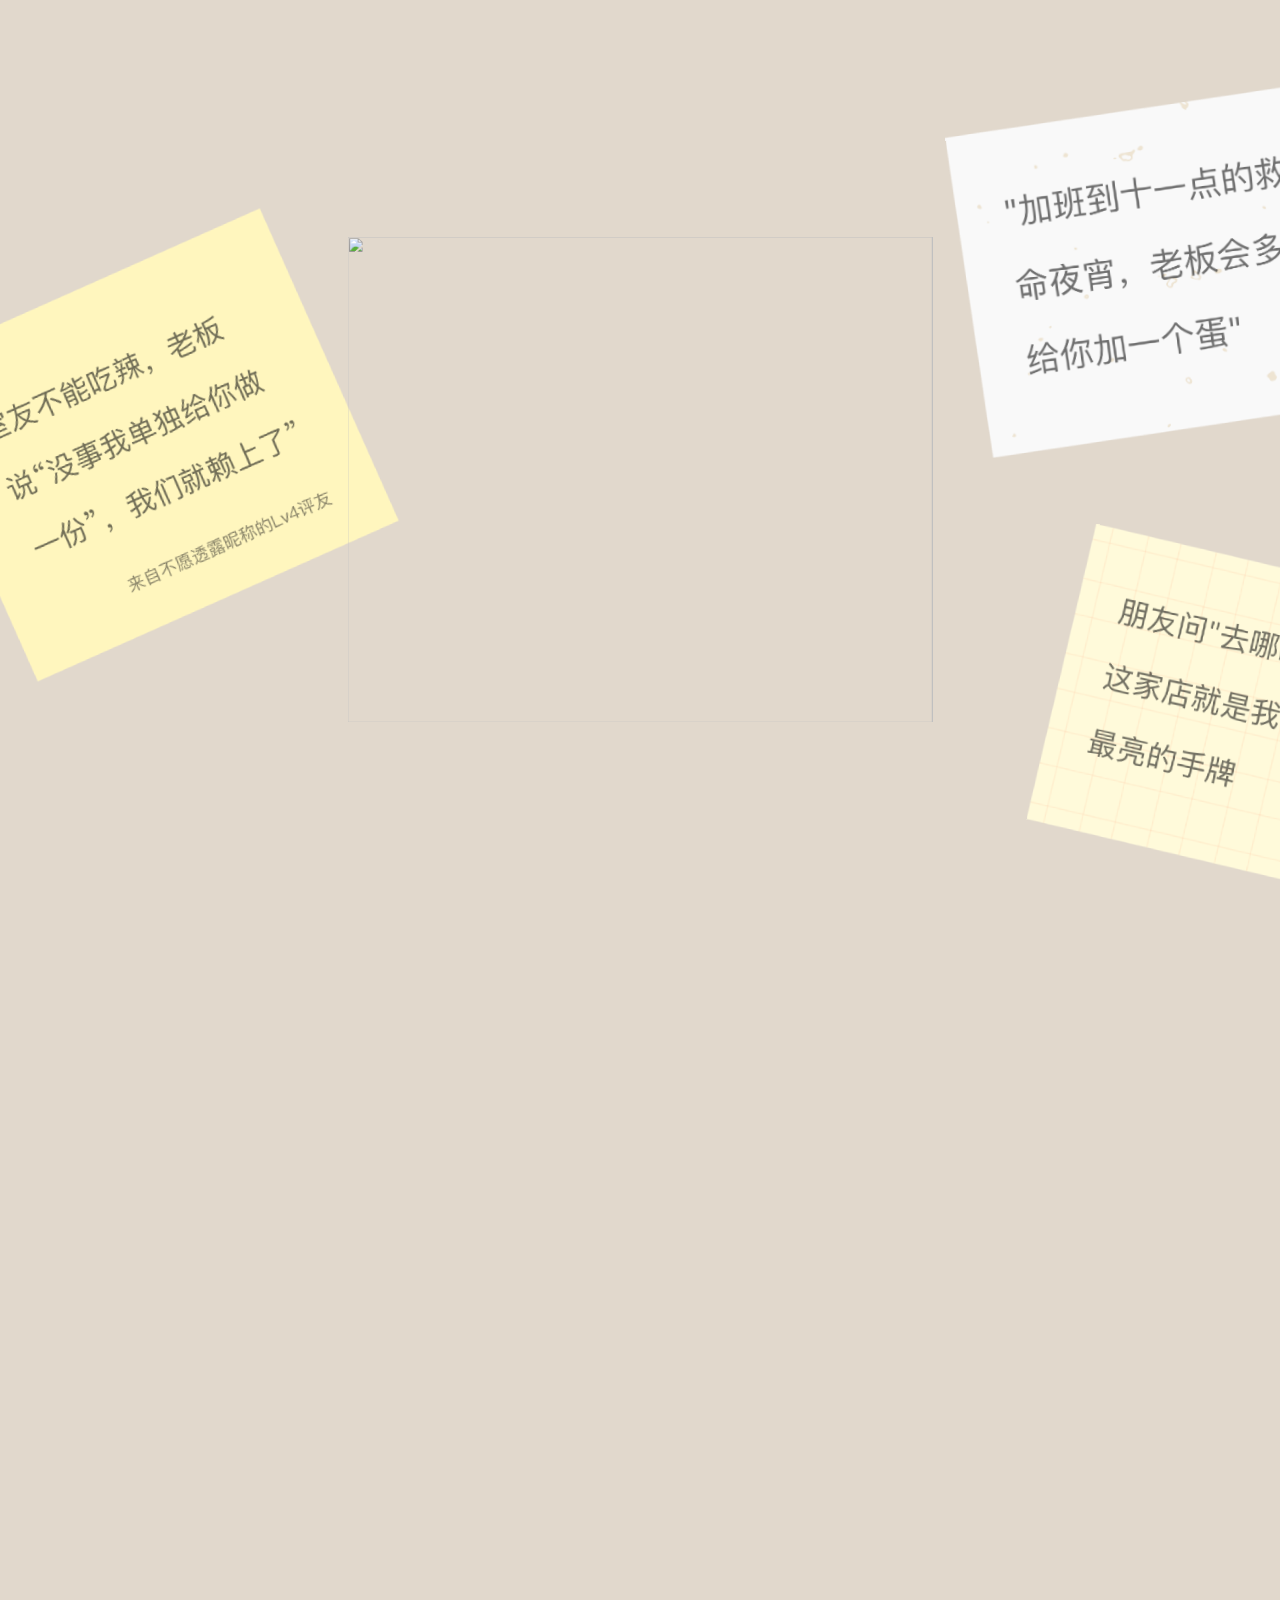
==== index.html @ 4fb223fd "Deploy static site" ====
<!doctype html>
<html lang="zh-CN">
  <head>
    <meta charset="UTF-8" />
    <meta name="viewport" content="width=device-width, initial-scale=1.0" />
    <title>大众点评 · 生活特辑</title>
    <style>
      :root {
        --bg: #e1d8cc;
        --page-bg: #e1d8cc;
        --muted: rgba(91, 86, 78, 0.52);
        --paper-ease: cubic-bezier(0.22, 1, 0.36, 1);
        --scale: 1;
        --showcase-bg: #73472d;
        --collect-p: 0;
        --fifth-y: 1080px;
        --post-flow-y: 0px;
        --carry-box-x: 0px;
        --carry-box-y: 0px;
        --carry-box-scale: 1;
        --old-card-y: 0px;
        --old-card-scale: 1;
        --old-card-opacity: 1;
        --new-card-offset: 110px;
        --new-card-scale: 0.36;
        --new-card-combined-scale: 0.36;
        --new-card-opacity: 0;
        --box-opacity: 0;
        --box-text-opacity: 0;
        --box-text-y: 24px;
        --fourth-title-opacity: 1;
        --fourth-title-y: 0px;
        --fifth-title-opacity: 0;
        --fifth-title-y: 120px;
        --kicker-color: rgba(224, 218, 211, 0.74);
        --sixth-p: 0;
        --sixth-title-opacity: 0;
        --sixth-title-y: 130px;
        --sixth-side-y: 0px;
        --sixth-purple-x: -900px;
        --sixth-orange-x: 1940px;
        --sixth-page-y: 1080px;
        --seventh-p: 0;
        --seventh-page-y: 1080px;
        --seventh-copy-y: 80px;
        --seventh-folder-y: 70px;
        --eighth-p: 0;
        --eighth-page-y: 1080px;
        --ninth-p: 0;
        --ninth-page-y: 1080px;
        --tenth-p: 0;
        --tenth-page-y: 1080px;
        --eleventh-p: 0;
        --eleventh-page-y: 1080px;
      }

      * {
        box-sizing: border-box;
      }

      html {
        min-height: 100%;
        background: var(--bg);
      }

      body {
        margin: 0;
        min-height: 1180vh;
        overflow-x: hidden;
        color: #111;
        background: #e1d8cc;
        font-family: Inter, Helvetica, Arial, "PingFang SC", "Microsoft YaHei", sans-serif;
      }

      .hero {
        position: sticky;
        top: 0;
        width: 100vw;
        height: 100vh;
        min-height: 620px;
        overflow: hidden;
        background: var(--page-bg);
        isolation: isolate;
      }

      .showcase-mode,
      .collection-mode {
        background: var(--page-bg);
      }

      .collection-mode {
        background: var(--page-bg);
      }

      .hero::before {
        content: "";
        position: absolute;
        inset: 0;
        pointer-events: none;
        opacity: 0;
      }

      .stage {
        position: absolute;
        z-index: 1;
        left: 50%;
        top: 50%;
        width: 1920px;
        height: 1080px;
        transform: translate(-50%, -50%) scale(var(--scale));
        transform-origin: center center;
        contain: layout paint;
      }

      .label {
        position: absolute;
        z-index: 40;
        color: var(--muted);
        font-size: 18px;
        line-height: 1;
        letter-spacing: 0;
        user-select: none;
        display: none;
      }

      .label-left {
        left: 68px;
        top: 45px;
      }

      .label-right {
        right: 70px;
        top: 45px;
      }

      .bottom-label {
        position: absolute;
        left: 50%;
        bottom: 35px;
        z-index: 40;
        transform: translateX(-50%);
        color: rgba(90, 86, 78, 0.62);
        font-size: 15px;
        font-weight: 600;
        letter-spacing: 0;
        opacity: 0.9;
        user-select: none;
        transition: opacity 0.32s ease, transform 0.32s ease;
        display: none;
      }

      .page-indicator {
        position: absolute;
        right: 54px;
        bottom: 42px;
        z-index: 120;
        min-width: 82px;
        padding: 11px 16px 10px;
        border: 1px solid rgba(255, 255, 255, 0.44);
        border-radius: 999px;
        background: rgba(255, 255, 255, 0.68);
        color: rgba(20, 17, 14, 0.78);
        font-size: 18px;
        font-weight: 760;
        line-height: 1;
        text-align: center;
        box-shadow: 0 12px 30px rgba(46, 34, 22, 0.12);
        backdrop-filter: blur(18px);
        -webkit-backdrop-filter: blur(18px);
        pointer-events: none;
        user-select: none;
      }

      .initialStack .bottom-label {
        opacity: 0;
      }

      .title-mode .bottom-label,
      .showcase-mode .bottom-label,
      .collection-mode .bottom-label {
        opacity: 0;
        transform: translate(-50%, 10px);
      }

      .paper-stage {
        position: absolute;
        inset: 0;
        z-index: 10;
        transition: opacity 0.55s ease;
      }

      .paper-stage.dimmed {
        opacity: 1;
      }

      .initialStack .paper-stage {
        cursor: pointer;
      }

      .showcase-mode .paper-stage,
      .collection-mode .paper-stage {
        opacity: 0;
        pointer-events: none;
      }

      .shade {
        position: absolute;
        inset: 0;
        z-index: 18;
        pointer-events: none;
        background: rgba(255, 255, 255, 0.7);
        backdrop-filter: blur(18px);
        -webkit-backdrop-filter: blur(18px);
        opacity: 0;
        transition: opacity 0.72s ease;
      }

      .title-mode .shade {
        opacity: 1;
      }

      .paper {
        position: absolute;
        left: 0;
        top: 0;
        cursor: grab;
        touch-action: none;
        user-select: none;
        opacity: 0;
        will-change: transform;
        transition:
          transform 0.62s cubic-bezier(0.16, 1, 0.3, 1),
          opacity 0.48s ease;
        transition-delay: var(--delay, 0ms);
      }

      .ready .paper {
        opacity: 1;
      }

      .hero:not(.ready) .paper {
        transition: none;
      }

      .paper.dragging {
        cursor: grabbing;
        transition: none;
      }

      .paper-inner {
        position: relative;
        width: 100%;
        height: 100%;
        transform: scale(1);
        transform-origin: center center;
        transition: transform 0.26s ease;
      }

      .paper:not(.dragging):hover .paper-inner {
        transform: translateY(-12px) scale(1.035);
      }

      .paper.main .paper-inner {
        transform: scale(1);
      }

      .paper.main:not(.dragging):hover .paper-inner {
        transform: translateY(-12px) scale(1.035);
      }

      .opening-stack .paper.main .paper-inner {
        transform: translateY(-18px) rotate(-0.8deg) scale(0.965);
        transition-duration: 0.36s;
      }

      .paper-img {
        display: block;
        width: 100%;
        height: 100%;
        object-fit: contain;
        pointer-events: none;
        -webkit-user-drag: none;
      }

      .paper.main {
        cursor: pointer;
      }

      .memory-prompt {
        position: absolute;
        left: 50%;
        top: 350px;
        z-index: 36;
        transform: translateX(-50%);
        color: transparent;
        background: linear-gradient(
          100deg,
          rgba(185, 183, 189, 0.52) 0%,
          rgba(185, 183, 189, 0.52) 38%,
          rgba(255, 255, 255, 0.88) 49%,
          rgba(185, 183, 189, 0.56) 60%,
          rgba(185, 183, 189, 0.52) 100%
        );
        background-size: 260% 100%;
        background-position: 140% 0;
        -webkit-background-clip: text;
        background-clip: text;
        font-size: 34px;
        font-weight: 600;
        letter-spacing: 0;
        animation: promptGlimmer 5s ease-in-out infinite;
        pointer-events: none;
        display: none;
        transition: opacity 0.36s ease, transform 0.36s ease;
      }

      .initialStack.opening-stack .memory-prompt,
      .scattered .memory-prompt,
      .title-mode .memory-prompt,
      .showcase-mode .memory-prompt,
      .collection-mode .memory-prompt {
        opacity: 0;
        transform: translate(-50%, -8px);
      }

      .folder {
        position: absolute;
        left: -44px;
        bottom: -270px;
        z-index: 28;
        width: 2020px;
        height: 360px;
        border-radius: 0 116px 0 0;
        background: #fff9dc;
        box-shadow:
          0 -18px 46px rgba(0, 0, 0, 0.28),
          inset 0 14px 24px rgba(255, 255, 255, 0.58);
        pointer-events: none;
        display: none;
        transition: transform 0.92s var(--paper-ease), opacity 0.58s ease;
      }

      .folder::before {
        content: "";
        position: absolute;
        left: 0;
        right: 0;
        top: -34px;
        height: 64px;
        background: linear-gradient(180deg, rgba(255, 249, 220, 0.96), #fff9dc);
        box-shadow: 0 -20px 36px rgba(0, 0, 0, 0.24);
      }

      .scattered .folder,
      .title-mode .folder,
      .showcase-mode .folder,
      .collection-mode .folder {
        opacity: 0;
        transform: translateY(260px);
      }

      .title-overlay {
        position: absolute;
        left: 0;
        right: 0;
        top: 50%;
        z-index: 30;
        transform: translateY(calc(-50% + 58px));
        opacity: 0;
        text-align: center;
        pointer-events: none;
        transition:
          opacity 0.82s ease,
          transform 0.82s var(--paper-ease);
      }

      .title-mode .title-overlay {
        transform: translateY(calc(-50% - 10px));
        opacity: 1;
      }

      .headline {
        margin: 0;
        color: #050505;
        font-family: "PingFang SC", "Microsoft YaHei", Helvetica, Arial, sans-serif;
        font-size: 78px;
        font-weight: 780;
        line-height: 1.14;
        letter-spacing: 0;
      }

      .title-subtitle {
        margin-top: 34px;
        color: rgba(26, 26, 26, 0.74);
        font-size: 34px;
        font-weight: 760;
        line-height: 1.2;
      }

      .proposal {
        position: absolute;
        left: 50%;
        bottom: 58px;
        z-index: 31;
        transform: translate(-50%, 26px);
        opacity: 0;
        color: rgba(28, 28, 28, 0.46);
        font-size: 20px;
        font-weight: 700;
        line-height: 1.55;
        text-align: center;
        transition:
          opacity 0.72s ease 0.08s,
          transform 0.72s var(--paper-ease) 0.08s;
      }

      .title-mode .proposal {
        transform: translate(-50%, 0);
        opacity: 0.9;
      }

      @keyframes promptGlimmer {
        0%,
        28% {
          background-position: 140% 0;
        }

        88% {
          background-position: -80% 0;
        }

        100% {
          background-position: -80% 0;
        }
      }

      .showcase-stage {
        position: absolute;
        inset: 0;
        z-index: 34;
        opacity: 0;
        pointer-events: none;
        transition: opacity 0.48s ease;
        background: transparent;
        will-change: opacity;
      }

      .collection-mode .showcase-stage {
        background: transparent;
      }

      .showcase-mode .showcase-stage,
      .collection-mode .showcase-stage {
        opacity: 1;
        pointer-events: auto;
      }

      .showcase-copy {
        position: absolute;
        left: 50%;
        top: 48px;
        z-index: 72;
        width: 1400px;
        transform: translate(-50%, 28px);
        text-align: center;
        opacity: 0;
        transition:
          opacity 0.7s ease 0.08s,
          transform 0.78s var(--paper-ease) 0.08s;
      }

      .showcase-mode .showcase-copy,
      .collection-mode .showcase-copy {
        transform: translate(-50%, 0);
        opacity: 1;
      }

      .showcase-kicker {
        margin: 0 0 158px;
        color: rgba(224, 218, 211, 0.74);
        font-size: 18px;
        font-weight: 700;
        line-height: 1;
        letter-spacing: 0;
      }

      .collection-mode .showcase-kicker {
        color: var(--kicker-color);
      }

      .showcase-title {
        margin: 0;
        color: #fff;
        font-family: "PingFang SC", "Microsoft YaHei", Helvetica, Arial, sans-serif;
        font-size: 76px;
        font-weight: 780;
        line-height: 1.1;
        letter-spacing: 0;
      }

      .collection-mode .showcase-title {
        color: #fff;
      }

      .showcase-title--collection {
        display: none;
      }

      .collection-mode .showcase-title--showcase {
        display: block;
        font-size: 76px;
        opacity: calc(var(--fourth-title-opacity) * (1 - var(--sixth-p)));
      }

      .collection-mode .showcase-title--collection {
        display: block;
        position: absolute;
        left: 0;
        right: 0;
        top: 172px;
        font-size: 72px;
        opacity: calc(var(--fifth-title-opacity) * (1 - var(--sixth-p)));
      }

      .showcase-subtitle {
        margin: 32px 0 0;
        color: rgba(235, 231, 226, 0.78);
        font-size: 24px;
        font-weight: 500;
        line-height: 1.45;
        letter-spacing: 0;
      }

      .collection-mode .showcase-subtitle {
        display: block;
        opacity: calc(var(--fourth-title-opacity) * (1 - var(--sixth-p)));
      }

      .showcase-card {
        position: absolute;
        left: 0;
        top: 0;
        width: var(--card-width);
        z-index: var(--card-z);
        opacity: 0;
        transform: translate3d(var(--card-x), calc(var(--card-y) + 190px), 0);
        transition:
          opacity 0.78s ease,
          transform 0.92s var(--paper-ease);
        transition-delay: var(--card-delay);
        will-change: transform, opacity;
      }

      .showcase-mode .showcase-card {
        opacity: 1;
        transform: translate3d(var(--card-x), var(--card-y), 0);
      }

      .showcase-seen.showcase-mode .showcase-card {
        transition-delay: 0s;
        transition-duration: 0.18s, 0.24s;
      }

      .collection-mode .showcase-card {
        z-index: 16;
        transition: none;
        transform-origin: center center;
      }

      .showcase-card-inner {
        width: 100%;
      }

      .showcase-card:hover .showcase-card-inner {
        animation: hoverFloat 1.45s ease-in-out infinite;
      }

      .showcase-seen.showcase-mode .question-card .showcase-card-inner {
        animation: questionCardFloat 1.8s ease-in-out infinite;
      }

      .showcase-seen.showcase-mode .question-card {
        cursor: pointer;
      }

      .collection-mode .question-card .showcase-card-inner {
        animation: none;
      }

      .showcase-card img {
        display: block;
        width: 100%;
        height: auto;
        pointer-events: none;
        -webkit-user-drag: none;
      }

      .collection-result {
        position: absolute;
        left: 622px;
        top: 420px;
        z-index: 12;
        width: 680px;
        opacity: var(--box-opacity);
        transform: translate3d(var(--carry-box-x), calc(var(--fifth-y) + var(--carry-box-y)), 0)
          scale(var(--carry-box-scale));
        transition: none;
        pointer-events: none;
        will-change: transform, opacity;
      }

      .collection-mode .collection-result {
        opacity: var(--box-opacity);
        transform: translate3d(var(--carry-box-x), calc(var(--fifth-y) + var(--carry-box-y)), 0)
          scale(calc(var(--carry-box-scale) + (1 - var(--collect-p)) * 0.018));
      }

      .collection-result img,
      .collection-front-layer img {
        display: block;
        width: 100%;
        height: auto;
        -webkit-user-drag: none;
      }

      .box-back {
        position: absolute;
        left: 50%;
        top: -25px;
        z-index: 1;
        width: 91%;
        transform: translateX(-50%);
        pointer-events: none;
      }

      .box-front {
        position: relative;
        z-index: 3;
      }

      .collection-front-layer {
        position: absolute;
        left: 622px;
        top: 420px;
        z-index: 24;
        width: 680px;
        opacity: var(--box-opacity);
        transform: translate3d(var(--carry-box-x), calc(var(--fifth-y) + var(--carry-box-y)), 0)
          scale(calc(var(--carry-box-scale) + (1 - var(--collect-p)) * 0.018));
        pointer-events: none;
        will-change: transform, opacity;
      }

      .collection-box-text {
        display: none;
        position: absolute;
        left: 64px;
        top: 86px;
        z-index: 25;
        color: #0d0d0d;
        opacity: 0;
        transform: translateY(18px);
      }

      .collection-box-title {
        margin: 0;
        font-size: 43px;
        font-weight: 790;
        line-height: 1.35;
        letter-spacing: 0;
      }

      .collection-box-subtitle {
        margin: 34px 0 0;
        color: rgba(0, 0, 0, 0.54);
        font-size: 23px;
        font-weight: 680;
        letter-spacing: 0;
      }

      .collection-mode .collection-box-text {
        opacity: var(--box-text-opacity);
        transform: translateY(var(--box-text-y));
      }

      .new-card {
        position: absolute;
        z-index: 22;
        width: var(--new-width);
        opacity: 0;
        transform: translate3d(860px, 540px, 0) scale(0.22) rotate(var(--new-rotate-start, 0deg));
        transform-origin: center center;
        pointer-events: none;
        will-change: transform, opacity;
      }

      .new-card-outside {
        z-index: 28;
      }

      .new-card img {
        display: block;
        width: 100%;
        height: auto;
        -webkit-user-drag: none;
      }

      .collection-mode .new-card {
        opacity: var(--new-card-opacity);
        transform: translate3d(
            calc(var(--new-x) + var(--carry-box-x)),
            calc(var(--new-y) + var(--new-card-offset) + var(--fifth-y) + var(--carry-box-y)),
            0
          )
          scale(var(--new-card-combined-scale)) rotate(var(--new-rotate));
      }

      .sixth-panel {
        position: absolute;
        inset: 0;
        z-index: 8;
        background: transparent;
        opacity: 1;
        transform: translate3d(0, var(--sixth-page-y), 0);
        pointer-events: none;
      }

      .sixth-copy {
        position: absolute;
        left: 50%;
        top: 164px;
        z-index: 36;
        width: 760px;
        transform: translate(-50%, calc(var(--sixth-page-y) + var(--sixth-title-y)));
        opacity: var(--sixth-title-opacity);
        text-align: center;
        pointer-events: none;
      }

      .sixth-title {
        margin: 0;
        color: #090807;
        font-size: 68px;
        font-weight: 800;
        line-height: 1.48;
        letter-spacing: 0;
      }

      .sixth-side-card {
        position: absolute;
        top: 292px;
        z-index: 20;
        opacity: var(--sixth-p);
        pointer-events: none;
        will-change: transform, opacity;
      }

      .sixth-center-card {
        display: none;
        position: absolute;
        left: 610px;
        top: 462px;
        z-index: 24;
        width: 700px;
        opacity: var(--sixth-p);
        transform: translate3d(0, calc(var(--sixth-page-y) + var(--sixth-side-y)), 0);
        pointer-events: none;
      }

      .sixth-center-card img {
        display: block;
        width: 100%;
        height: auto;
        -webkit-user-drag: none;
      }

      .sixth-side-card img {
        display: block;
        width: 100%;
        height: auto;
        -webkit-user-drag: none;
      }

      .sixth-side-card--purple {
        left: 0;
        width: 552px;
        transform: translate3d(var(--sixth-purple-x), calc(var(--sixth-page-y) + var(--sixth-side-y)), 0);
      }

      .sixth-side-card--orange {
        left: 0;
        width: 552px;
        transform: translate3d(var(--sixth-orange-x), calc(var(--sixth-page-y) + var(--sixth-side-y)), 0);
      }

      .seventh-panel {
        position: absolute;
        inset: 0;
        z-index: 58;
        background: transparent;
        opacity: 1;
        transform: translate3d(0, var(--seventh-page-y), 0);
        pointer-events: none;
      }

      .seventh-copy {
        position: absolute;
        left: 116px;
        top: 372px;
        width: 700px;
        transform: translate3d(0, var(--seventh-copy-y), 0);
        opacity: var(--seventh-p);
      }

      .seventh-copy h2 {
        margin: 0;
        color: #0a0908;
        font-size: 70px;
        font-weight: 800;
        line-height: 1.5;
        letter-spacing: 0;
      }

      .seventh-copy p {
        margin: 44px 0 0;
        color: #14110f;
        font-size: 26px;
        font-weight: 500;
        line-height: 1.46;
        letter-spacing: 0;
      }

      .seventh-folder {
        position: absolute;
        left: 850px;
        top: 88px;
        width: 1018px;
        height: auto;
        transform: translate3d(0, var(--seventh-folder-y), 0);
        opacity: var(--seventh-p);
        -webkit-user-drag: none;
        will-change: transform, opacity;
      }

      .flow-panel {
        position: absolute;
        inset: 0;
        pointer-events: none;
        overflow: hidden;
        will-change: transform;
      }

      .page-kicker {
        position: absolute;
        left: 0;
        right: 0;
        top: 46px;
        z-index: 8;
        margin: 0;
        text-align: center;
        color: rgba(255, 255, 255, 0.62);
        font-size: 18px;
        font-weight: 700;
        line-height: 1;
        letter-spacing: 0;
      }

      .flow-panel > .page-kicker {
        display: none;
      }

      .eighth-panel {
        z-index: 68;
        background: transparent;
        opacity: 1;
        transform: translate3d(0, var(--eighth-page-y), 0);
      }

      .eighth-copy {
        position: absolute;
        left: 0;
        right: 0;
        top: 118px;
        text-align: center;
        color: #fff7f0;
      }

      .eighth-copy h2 {
        margin: 0;
        font-size: 66px;
        font-weight: 800;
        line-height: 1.15;
        letter-spacing: 0;
      }

      .eighth-copy p {
        margin: 35px 0 0;
        font-size: 24px;
        font-weight: 500;
        line-height: 1.4;
        color: rgba(255, 247, 240, 0.92);
      }

      .phone-demo {
        position: absolute;
        left: 50%;
        top: 315px;
        width: 408px;
        height: 900px;
        transform: translateX(-50%);
        background: #f3f1ee;
        overflow: hidden;
      }

      .phone-demo--rounded {
        border-radius: 34px;
        border: 9px solid rgba(0, 0, 0, 0.5);
      }

      .page-phone-image {
        position: absolute;
        display: block;
        width: 444px;
        height: auto;
        -webkit-user-drag: none;
        will-change: transform;
      }

      .page-phone-image--ninth {
        left: 1222px;
        top: 60px;
      }

      .page-embed {
        position: absolute;
        left: 1222px;
        top: 60px;
        width: 444px;
        height: 920px;
        border: 0;
        border-radius: 28px;
        background: #fff;
        overflow: hidden;
        pointer-events: auto;
        will-change: transform;
      }

      .page-embed iframe {
        display: block;
        width: 100%;
        height: 100%;
        border: 0;
        background: #fff;
      }

      .page-phone-image--tenth {
        left: 1250px;
        top: 76px;
      }

      .phone-status {
        position: absolute;
        left: 38px;
        right: 30px;
        top: 25px;
        display: flex;
        justify-content: space-between;
        color: #fff;
        font-size: 19px;
        font-weight: 750;
        z-index: 5;
      }

      .phone-status.dark {
        color: #111;
      }

      .phone-topbar {
        position: absolute;
        left: 20px;
        right: 20px;
        top: 74px;
        z-index: 5;
        display: flex;
        justify-content: space-between;
        color: #fff;
        font-size: 36px;
        line-height: 1;
      }

      .phone-hero {
        position: absolute;
        left: 28px;
        top: 82px;
        width: 352px;
        height: 210px;
      }

      .phone-hero img {
        position: absolute;
        display: block;
        height: auto;
        -webkit-user-drag: none;
      }

      .phone-hero .mini-beer {
        left: 42px;
        top: 0;
        width: 170px;
        transform: rotate(-2deg);
      }

      .phone-hero .mini-yellow {
        left: 182px;
        top: 14px;
        width: 86px;
        transform: rotate(-8deg);
      }

      .phone-hero .mini-shop {
        left: 246px;
        top: 8px;
        width: 92px;
        transform: rotate(8deg);
      }

      .phone-hero .mini-friends {
        left: 266px;
        top: 66px;
        width: 88px;
        transform: rotate(5deg);
      }

      .phone-main-card {
        position: absolute;
        left: 28px;
        right: 28px;
        top: 152px;
        height: 176px;
        border-radius: 0;
        background: #f1e3da;
        padding: 31px 26px;
        color: #0b0a09;
      }

      .phone-main-card h3 {
        margin: 0;
        font-size: 26px;
        line-height: 1.45;
        font-weight: 790;
      }

      .phone-main-card p {
        margin: 23px 0 0;
        color: rgba(0, 0, 0, 0.55);
        font-size: 15px;
        font-weight: 650;
      }

      .phone-profile-strip {
        position: absolute;
        left: 15px;
        right: 15px;
        top: 315px;
        height: 78px;
        border-radius: 11px;
        background: rgba(224, 202, 190, 0.82);
        display: flex;
        align-items: center;
        gap: 12px;
        padding: 0 16px;
        color: #29211d;
        font-size: 14px;
      }

      .avatar-dot {
        width: 34px;
        height: 34px;
        border-radius: 50%;
        object-fit: cover;
      }

      .badge-pill {
        margin-left: auto;
        padding: 5px 8px;
        border-radius: 999px;
        background: #fff3a4;
        color: #111;
        font-weight: 780;
      }

      .phone-list {
        position: absolute;
        left: 0;
        right: 0;
        top: 412px;
        bottom: 0;
        border-radius: 20px 20px 0 0;
        background: #f7f7f7;
        padding: 22px;
      }

      .phone-list-meta {
        display: flex;
        justify-content: space-between;
        color: rgba(0, 0, 0, 0.5);
        font-size: 13px;
        margin-bottom: 16px;
      }

      .phone-place-card {
        min-height: 92px;
        border-radius: 12px;
        background: #fff;
        display: grid;
        grid-template-columns: 70px 1fr;
        gap: 12px;
        padding: 12px;
        align-items: center;
      }

      .phone-place-card img {
        width: 68px;
        height: 68px;
        border-radius: 8px;
        object-fit: cover;
      }

      .phone-place-card strong {
        display: block;
        font-size: 16px;
      }

      .phone-place-card span {
        display: block;
        margin-top: 8px;
        color: #f15a24;
        font-size: 13px;
      }

      .phone-note-card {
        margin-top: 20px;
        border-radius: 13px;
        background: #fff;
        padding: 18px;
        min-height: 164px;
        font-size: 15px;
        line-height: 1.6;
      }

      .phone-note-card img {
        float: right;
        width: 76px;
        height: 54px;
        margin-left: 12px;
        border-radius: 6px;
        object-fit: cover;
      }

      .bubble-card {
        position: absolute;
        z-index: 3;
        border: 1px solid rgba(255, 255, 255, 0.28);
        border-radius: 20px;
        background: rgba(217, 200, 188, 0.56);
        box-shadow: inset 0 1px 0 rgba(255, 255, 255, 0.18), 0 22px 50px rgba(48, 28, 18, 0.16);
        backdrop-filter: blur(18px);
        opacity: var(--bubble-ready);
        transform: translate3d(var(--bubble-move-x, 0px), var(--bubble-move-y, 0px), 0)
          scale(var(--bubble-scale, 0.58));
        transform-origin: center center;
        transition: filter 0.24s ease;
      }

      .bubble-card--small {
        width: 180px;
        height: 58px;
        border-radius: 22px;
      }

      .bubble-card--wide {
        width: 436px;
        height: 140px;
      }

      .bubble-card--large {
        width: 486px;
        height: 210px;
      }

      .bubble-card--xl {
        width: 482px;
        height: 210px;
      }

      .page-ninth,
      .page-tenth,
      .page-eleventh {
        transform: translate3d(0, var(--page-y), 0);
        opacity: 1;
      }

      .page-ninth {
        --page-y: var(--ninth-page-y);
        --page-p: var(--ninth-p);
        z-index: 78;
        background: transparent;
      }

      .page-tenth {
        --page-y: var(--tenth-page-y);
        --page-p: var(--tenth-p);
        z-index: 88;
        background: transparent;
      }

      .page-eleventh {
        --page-y: var(--eleventh-page-y);
        --page-p: var(--eleventh-p);
        z-index: 98;
        background: transparent;
      }

      .split-copy {
        position: absolute;
        left: 190px;
        top: 426px;
        color: #080706;
      }

      .split-copy h2 {
        margin: 0;
        font-size: 66px;
        line-height: 1.18;
        font-weight: 800;
      }

      .split-copy p {
        margin: 35px 0 0;
        font-size: 28px;
        line-height: 1.35;
        font-weight: 500;
      }

      .create-modal {
        position: absolute;
        left: 26px;
        right: 26px;
        bottom: 26px;
        height: 466px;
        border-radius: 16px;
        background: linear-gradient(#fff, #eef9ff);
        box-shadow: 0 -10px 28px rgba(0, 0, 0, 0.12);
        padding: 42px 24px;
        text-align: center;
      }

      .create-modal::before {
        content: "×";
        position: absolute;
        right: 22px;
        top: 18px;
        font-size: 26px;
      }

      .create-carousel {
        display: flex;
        justify-content: center;
        gap: 18px;
        margin-bottom: 36px;
      }

      .create-carousel .book-cover {
        width: 92px;
        height: 190px;
        border-radius: 9px;
        background: linear-gradient(145deg, #7c4a2d, #e5d6c8);
        transform: rotate(-8deg);
      }

      .create-carousel .book-cover:nth-child(2) {
        width: 112px;
        transform: rotate(0deg);
        background: #e5e5e5;
      }

      .create-carousel .book-cover:nth-child(3) {
        transform: rotate(8deg);
        background: linear-gradient(145deg, #b28a62, #e7f1f4);
      }

      .create-modal h3 {
        margin: 0;
        font-size: 22px;
        line-height: 1.8;
      }

      .create-modal button {
        margin-top: 38px;
        width: 190px;
        height: 48px;
        border: 0;
        border-radius: 999px;
        background: #ff5d33;
        color: #fff;
        font-size: 18px;
        font-weight: 760;
      }

      .profile-phone {
        position: absolute;
        left: 1260px;
        top: 78px;
        width: 448px;
        height: 990px;
        border-radius: 34px;
        background: linear-gradient(#d9eff8, #fff 38%);
        overflow: hidden;
        box-shadow: 0 22px 42px rgba(0, 0, 0, 0.18);
      }

      .profile-phone .phone-status {
        color: #0c0c0c;
      }

      .profile-top {
        margin-top: 130px;
        text-align: center;
      }

      .profile-top img {
        width: 72px;
        height: 72px;
        border-radius: 50%;
        object-fit: cover;
      }

      .profile-top h3 {
        margin: 18px 0 0;
        font-size: 25px;
      }

      .profile-top p {
        margin: 22px auto 0;
        width: 300px;
        color: rgba(0, 0, 0, 0.48);
        font-size: 13px;
        line-height: 1.6;
      }

      .profile-stats {
        display: flex;
        justify-content: center;
        gap: 34px;
        margin-top: 28px;
        font-size: 16px;
        font-weight: 760;
      }

      .achievement-row {
        display: grid;
        grid-template-columns: repeat(3, 1fr);
        gap: 10px;
        margin: 26px 26px 0;
      }

      .achievement {
        height: 92px;
        border-radius: 10px;
        background: rgba(247, 247, 247, 0.86);
        display: grid;
        place-items: center;
        text-align: center;
        font-size: 13px;
        color: rgba(0, 0, 0, 0.62);
      }

      .profile-section {
        margin: 34px 26px 0;
      }

      .profile-section h4 {
        margin: 0 0 15px;
        font-size: 22px;
      }

      .special-grid {
        display: grid;
        grid-template-columns: repeat(3, 1fr);
        gap: 10px;
      }

      .special-tile {
        height: 164px;
        border-radius: 9px;
        overflow: hidden;
        background: #333;
        position: relative;
      }

      .special-tile img,
      .feed-tile img {
        width: 100%;
        height: 100%;
        object-fit: cover;
      }

      .special-tile span {
        position: absolute;
        left: 9px;
        right: 9px;
        bottom: 9px;
        color: #fff;
        font-size: 15px;
        font-weight: 750;
        line-height: 1.25;
      }

      .tab-row {
        display: flex;
        gap: 28px;
        margin: 30px 26px 18px;
        font-size: 22px;
        font-weight: 780;
      }

      .feed-row {
        display: grid;
        grid-template-columns: 1fr 1fr;
        gap: 10px;
        margin: 0 26px;
      }

      .feed-tile {
        height: 168px;
        border-radius: 9px;
        overflow: hidden;
      }

      .orange-copy {
        position: absolute;
        left: 190px;
        top: 430px;
        color: #fff;
      }

      .orange-copy h2 {
        margin: 0;
        font-size: 70px;
        line-height: 1.15;
        font-weight: 800;
      }

      .orange-copy p {
        margin: 34px 0 0;
        color: rgba(255, 255, 255, 0.94);
        font-size: 26px;
        line-height: 1.55;
      }

      .eleventh-copy {
        position: absolute;
        left: 0;
        right: 0;
        top: 140px;
        text-align: center;
        color: #fff7f0;
      }

      .eleventh-copy h2 {
        margin: 0;
        font-size: 62px;
        line-height: 1.55;
        font-weight: 800;
      }

      .eleventh-copy p {
        margin: 28px 0 0;
        color: rgba(255, 247, 240, 0.72);
        font-size: 25px;
      }

      .tool-cards {
        position: absolute;
        left: 200px;
        right: 200px;
        top: 470px;
        display: grid;
        grid-template-columns: repeat(3, 1fr);
        gap: 92px;
      }

      .tool-card {
        height: 538px;
        background: #d9d9d9;
        display: grid;
        place-items: center;
        color: #0b0b0b;
        font-size: 27px;
        font-weight: 500;
      }

      @keyframes hoverFloat {
        0%,
        100% {
          transform: translateY(0);
        }

        50% {
          transform: translateY(-12px);
        }
      }

      @keyframes questionCardFloat {
        0%,
        100% {
          transform: translateY(0);
        }

        50% {
          transform: translateY(-10px);
        }
      }

      @keyframes gatherToBox {
        0% {
          opacity: 1;
          transform: translate3d(var(--card-x), var(--card-y), 0) scale(1);
        }

        62% {
          opacity: 1;
          transform: translate3d(var(--merge-x, 770px), 438px, 0) scale(var(--merge-scale, 0.44));
        }

        100% {
          opacity: 0;
          transform: translate3d(858px, 486px, 0) scale(0.12);
        }
      }

      @keyframes boxPulseIn {
        0% {
          opacity: 0;
          transform: translate3d(0, 86px, 0) scale(0.84);
        }

        36% {
          opacity: 1;
          transform: translate3d(0, 0, 0) scale(1.035);
        }

        52% {
          transform: translate3d(0, 0, 0) scale(0.972);
        }

        74%,
        100% {
          opacity: 1;
          transform: translate3d(0, 0, 0) scale(1);
        }
      }

      @keyframes popFromBox {
        0% {
          opacity: 0;
          transform: translate3d(870px, 492px, 0) scale(0.2) rotate(var(--new-rotate-start, 0deg));
        }

        44% {
          opacity: 1;
          transform: translate3d(var(--new-x), calc(var(--new-y) - 26px), 0) scale(1.08)
            rotate(var(--new-rotate));
        }

        100% {
          opacity: 1;
          transform: translate3d(var(--new-x), var(--new-y), 0) scale(1) rotate(var(--new-rotate));
        }
      }

      @keyframes textFloatIn {
        0% {
          opacity: 0;
          transform: translateY(18px);
        }

        100% {
          opacity: 1;
          transform: translateY(0);
        }
      }

      @media (max-aspect-ratio: 16 / 9) {
        .headline {
          font-size: 74px;
        }
      }
    </style>
  </head>
  <body>
    <main class="hero" id="hero">
      <div class="stage" id="stage">
        <div class="label label-left">Special Collection</div>
        <div class="label label-right">· 生活特辑</div>
        <section class="paper-stage" id="paperStage" aria-label="生活特辑纸片">
          <article class="paper yellow" data-id="roommate" aria-label="室友纸片">
            <div class="paper-inner">
              <img class="paper-img" src="assets/web-v3-yellow.png" alt="" />
            </div>
          </article>

          <article class="paper grid" data-id="friend" aria-label="朋友问去哪吃纸片">
            <div class="paper-inner">
              <img class="paper-img" src="assets/web-v3-grid.png" alt="" />
            </div>
          </article>

          <article class="paper white" data-id="night" aria-label="加班夜宵纸片">
            <div class="paper-inner">
              <img class="paper-img" src="assets/web-v3-night.png" alt="" />
            </div>
          </article>

          <article class="paper main" data-id="main" aria-label="主纸条">
            <div class="paper-inner">
              <img class="paper-img" src="assets/web-v3-main.png" alt="" />
            </div>
          </article>
        </section>

        <div class="shade"></div>
        <div class="title-overlay" aria-hidden="true">
          <h1 class="headline">有些“特别之处”，只有你知道</h1>
          <div class="title-subtitle">大众点评 · 生活特辑</div>
        </div>
        <div class="proposal">by 吴韵佳</div>
        <div class="bottom-label">只有你知道的 · 特别之处</div>
        <div class="page-indicator" id="pageIndicator" aria-label="当前页码">1/11</div>
        <div class="memory-prompt">点击查看特别记忆</div>
        <div class="folder" aria-hidden="true"></div>

        <section class="showcase-stage" aria-label="生活特辑定义展示">
          <div class="showcase-copy">
            <p class="showcase-kicker">大众点评 · 生活特辑</p>
            <h2 class="showcase-title showcase-title--showcase">内容很多，但人被淹没了</h2>
            <h2 class="showcase-title showcase-title--collection">把内容重新聚到一个人身上</h2>
            <p class="showcase-subtitle">
              这些零散的体会和分享，一直存在，但缺少一个以“我”为中心的出口
            </p>
          </div>

          <article
            class="showcase-card"
            style="--card-x: 172px; --card-y: 518px; --card-width: 590px; --card-z: 1; --card-delay: 0.04s; --merge-delay: 0s; --merge-x: 620px; --merge-y: 520px; --merge-scale: 0.42"
            aria-label="点评卡片"
          >
            <div class="showcase-card-inner">
              <img src="assets/group-56.png" alt="" />
            </div>
          </article>

          <article
            class="showcase-card"
            style="--card-x: 1172px; --card-y: 430px; --card-width: 338px; --card-z: 4; --card-delay: 0.18s; --merge-delay: 0.08s; --merge-x: 774px; --merge-y: 520px; --merge-scale: 0.66"
            aria-label="美食推荐卡片"
          >
            <div class="showcase-card-inner">
              <img src="assets/group-57.png" alt="" />
            </div>
          </article>

          <article
            class="showcase-card"
            style="--card-x: 1400px; --card-y: 566px; --card-width: 414px; --card-z: 2; --card-delay: 0.3s; --merge-delay: 0.14s; --merge-x: 836px; --merge-y: 542px; --merge-scale: 0.58"
            aria-label="店铺笔记卡片"
          >
            <div class="showcase-card-inner">
              <img src="assets/group-58.png" alt="" />
            </div>
          </article>

          <article
            class="showcase-card question-card"
            style="--card-x: 752px; --card-y: 476px; --card-width: 432px; --card-z: 6; --card-delay: 0.36s; --merge-delay: 0.2s; --merge-x: 704px; --merge-y: 490px; --merge-scale: 0.72"
            aria-label="未知地点卡片"
          >
            <div class="showcase-card-inner">
              <img src="assets/web-v3-circle.png" alt="" />
            </div>
          </article>

          <article class="collection-result" aria-label="汇聚后的生活特辑卡片">
            <img class="box-back" src="assets/web-v3-box-back.png" alt="" />
          </article>

          <article class="collection-front-layer" aria-hidden="true">
            <img class="box-front" src="assets/web-v3-box-front.png" alt="" />
            <div class="collection-box-text">
              <h3 class="collection-box-title">大学毕业前，<br />和室友吃完的大学路</h3>
              <p class="collection-box-subtitle">四年，四条胃，一家一家吃过来的。</p>
            </div>
          </article>

          <article
            class="new-card"
            style="--new-x: 718px; --new-y: 406px; --new-width: 286px; --new-rotate: -3deg; --new-rotate-start: -14deg; --new-delay: 0.92s"
            aria-label="弹出的啤酒小卡"
          >
            <img src="assets/web-v3-small-left1.png" alt="" />
          </article>

          <article
            class="new-card"
            style="--new-x: 936px; --new-y: 436px; --new-width: 154px; --new-rotate: -8deg; --new-rotate-start: 10deg; --new-delay: 1.02s"
            aria-label="弹出的黄色小卡"
          >
            <img src="assets/web-v3-small-left2.png" alt="" />
          </article>

          <article
            class="new-card"
            style="--new-x: 1064px; --new-y: 414px; --new-width: 158px; --new-rotate: 10deg; --new-rotate-start: -10deg; --new-delay: 1.12s"
            aria-label="弹出的店铺小卡"
          >
            <img src="assets/web-v3-small-right1.png" alt="" />
          </article>

          <article
            class="new-card new-card-outside"
            style="--new-x: 1146px; --new-y: 480px; --new-width: 144px; --new-rotate: 6deg; --new-rotate-start: 16deg; --new-delay: 1.22s"
            aria-label="弹出的合影小卡"
          >
            <img src="assets/web-v3-small-single.png" alt="" />
          </article>

          <section class="sixth-panel" aria-hidden="true"></section>

          <section class="sixth-copy" aria-label="翻开特辑标题">
            <h2 class="sixth-title">翻开特辑<br />走进一个人的生活</h2>
          </section>

          <article class="sixth-side-card sixth-side-card--purple" aria-label="紫色生活特辑卡片">
            <img src="assets/web-v3-purple-box.png" alt="" />
          </article>

          <article class="sixth-side-card sixth-side-card--orange" aria-label="橙色生活特辑卡片">
            <img src="assets/web-v3-orange-box.png" alt="" />
          </article>

          <section class="seventh-panel" aria-label="生活特辑定义展示">
            <div class="seventh-copy">
              <h2>让“真实去过的人”<br />定义“值得去的地方”</h2>
              <p>生活特辑是生活家把自己去过、有态度、觉得<br />值得说的地方，挑出来装订后分享出来</p>
            </div>
            <img class="seventh-folder" src="assets/web-v3-kraft-folder.png" alt="" />
          </section>

          <section class="flow-panel eighth-panel" aria-label="想到一块儿去了">
            <p class="page-kicker">大众点评 · 生活特辑</p>
            <div class="eighth-copy">
              <h2>有人和你想到一块儿去了</h2>
              <p>一个人把自己的生活片段，轻轻递给另一个人。如果对方也觉得不错，那你们想到一块儿去了</p>
            </div>

            <div class="phone-demo" aria-label="生活特辑手机预览">
              <div class="phone-status"><span>9:31</span><span>▮▮ ︿ ▰</span></div>
              <div class="phone-topbar"><span>‹</span><span>⇧</span></div>
              <div class="phone-hero">
                <img class="mini-beer" src="assets/web-v3-small-left1.png" alt="" />
                <img class="mini-yellow" src="assets/web-v3-small-left2.png" alt="" />
                <img class="mini-shop" src="assets/web-v3-small-right1.png" alt="" />
                <img class="mini-friends" src="assets/web-v3-small-single.png" alt="" />
              </div>
              <div class="phone-main-card">
                <h3>大学毕业前，<br />和室友吃完的大学路</h3>
                <p>四年，四条胃，一家一家吃过来的。</p>
              </div>
              <div class="phone-profile-strip">
                <img class="avatar-dot" src="assets/web-v3-author-name.png" alt="" />
                <strong>奥利嘎嘎</strong>
                <span>大学生｜吃辣星人</span>
                <span class="badge-pill">95%</span>
              </div>
              <div class="phone-list">
                <div class="phone-list-meta"><span>12个地点</span><span>更新于2026年7月7日</span></div>
                <div class="phone-place-card">
                  <img src="assets/web-v3-small-single.png" alt="" />
                  <div><strong>草根夜档·潮汕老字号·小炒排挡</strong><span>3.9星　¥107/人　1.5km</span></div>
                </div>
                <div class="phone-note-card">
                  <img src="assets/web-v3-small-left1.png" alt="" />
                  每次聚餐都说换一家，最后还是拐回这家排挡。安琪拉：老板真的很有人情味
                </div>
              </div>
            </div>

            <div class="bubble-card bubble-card--small" style="left: 530px; top: 355px; --bubble-from-x: 390px; --bubble-from-y: 505px; --bubble-ready: 0"></div>
            <div class="bubble-card bubble-card--wide" style="left: 220px; top: 492px; --bubble-from-x: 610px; --bubble-from-y: 470px; --bubble-ready: 0"></div>
            <div class="bubble-card bubble-card--large" style="left: 346px; top: 756px; --bubble-from-x: 626px; --bubble-from-y: 500px; --bubble-ready: 0"></div>
            <div class="bubble-card bubble-card--small" style="left: 1268px; top: 432px; width: 236px; --bubble-from-x: 1010px; --bubble-from-y: 480px; --bubble-ready: 0"></div>
            <div class="bubble-card bubble-card--xl" style="left: 1207px; top: 562px; --bubble-from-x: 1034px; --bubble-from-y: 516px; --bubble-ready: 0"></div>
          </section>

          <section class="flow-panel page-ninth" aria-label="创建你的生活特辑">
            <p class="page-kicker" style="color: rgba(40, 35, 30, 0.72)">大众点评 · 生活特辑</p>
            <div class="split-copy">
              <h2>创建你的生活特辑</h2>
              <p>把你的“特别之处”，装订成册</p>
            </div>
            <div class="page-embed" aria-label="内嵌创建页面预览">
              <iframe src="http://127.0.0.1:5174/" title="创建你的生活特辑预览"></iframe>
            </div>
          </section>

          <section class="flow-panel page-tenth" aria-label="你的特辑更好地表达自己">
            <p class="page-kicker">大众点评 · 生活特辑</p>
            <div class="orange-copy">
              <h2>你的特辑——更好的表达自己</h2>
              <p>每一次“去过”和“觉得好”，都是你的独家坐标。<br />把它们整理成册，放在个人主页上——你的判断，有了自己的位置。</p>
            </div>
            <img class="page-phone-image page-phone-image--tenth" src="assets/web-v3-page10-ref.png" alt="" />
          </section>

          <section class="flow-panel page-eleventh" aria-label="消费决策工具">
            <p class="page-kicker">大众点评 · 生活特辑</p>
            <div class="eleventh-copy">
              <h2>不只是“创作者的表达工具”<br />更是“大众点评消费决策工具”</h2>
              <p>是让每一次真实去过，都能帮下一个相似的人少纠结一点</p>
            </div>
            <div class="tool-cards">
              <div class="tool-card">信息流</div>
              <div class="tool-card">搜索</div>
              <div class="tool-card">地图</div>
            </div>
          </section>
        </section>
      </div>
    </main>

    <script>
      const DESIGN = { width: 1920, height: 1080 };
      const VISIBILITY_PAD = 92;
      const stage = document.getElementById("stage");
      const hero = document.getElementById("hero");
      const paperStage = document.getElementById("paperStage");
      const pageIndicator = document.getElementById("pageIndicator");
      const showcaseStage = document.querySelector(".showcase-stage");
      const papers = Array.from(document.querySelectorAll(".paper"));
      const showcaseCards = Array.from(document.querySelectorAll(".showcase-card"));
      const showcaseImages = Array.from(document.querySelectorAll(".showcase-card img"));
      const questionCard = document.querySelector(".question-card");
      const bubbleCards = Array.from(document.querySelectorAll(".bubble-card"));
      const rootStyle = document.documentElement.style;
      const rootVarCache = new Map();

      const collectTargets = [
        { x: 880, y: 592, scale: 0.18 },
        { x: 862, y: 562, scale: 0.28 },
        { x: 848, y: 580, scale: 0.22 },
        { x: 752, y: 476, scale: 1 }
      ];

      const collectZ = [13, 17, 14, 19];

      // Coordinates are authored in the 1920x1080 design space and scaled as a stage.
      const notes = {
        roommate: {
          size: [549, 500],
          initial: { x: 686, y: 342, rotate: -12, z: 2 },
          scattered: { x: 96, y: 284, rotate: -12, z: 2 },
          delay: 180
        },
        friend: {
          size: [387, 400],
          initial: { x: 766, y: 392, rotate: 7, z: 4 },
          scattered: { x: 1442, y: 646, rotate: 7, z: 4 },
          delay: 420
        },
        night: {
          size: [486, 423],
          initial: { x: 717, y: 380, rotate: -4, z: 3 },
          scattered: { x: 1338, y: 112, rotate: -4, z: 3 },
          delay: 300
        },
        main: {
          size: [702, 583],
          initial: { x: 609, y: 300, rotate: 0, z: 10 },
          scattered: { x: 609, y: 284, rotate: 0, z: 10 },
          title: { x: 609, y: 284, rotate: 0, z: 10 },
          delay: 0
        }
      };

      let mode = "initialStack";
      let hasOpened = false;
      let scale = 1;
      let activeDrag = null;
      let zPeak = 80;
      let lastScrollY = window.scrollY;
      let openingTimer = null;
      let scrollFrame = 0;
      let hasSeenShowcase = false;
      let showcaseSeenTimer = null;
      let clickScrollFrame = 0;
      let suppressClickUntil = 0;
      let gestureLockUntil = 0;
      let isPageAnimating = false;
      let currentNewCardScale = 0.36;
      let lastBackgroundKey = "";
      let lastCollectionKey = "";
      let lastSixthKey = "";
      let lastSeventhKey = "";
      let lastEighthKey = "";
      let wheelGestureDelta = 0;
      let wheelGestureTimer = 0;
      let wheelGestureTriggered = false;
      let touchStartY = 0;
      let touchStartX = 0;
      let touchStarted = false;

      function setRootVar(name, value) {
        const next = String(value);
        if (rootVarCache.get(name) === next) return;
        rootVarCache.set(name, next);
        rootStyle.setProperty(name, next);
      }

      function clamp01(value) {
        return Math.max(0, Math.min(1, value));
      }

      function smooth(value) {
        const x = clamp01(value);
        return x * x * (3 - 2 * x);
      }

      function mix(a, b, progress) {
        return Math.round(a + (b - a) * progress);
      }

      const pageBackgrounds = {
        1: "#E1D8CC",
        2: "#E1D8CC",
        3: "#73472D",
        4: "#FF6600",
        5: "#F9D959",
        6: "#F9F3E4",
        7: "#73472D",
        8: "#F9F3E4",
        9: "#FF6600",
        10: "#73472D",
        11: "#E1D8CC"
      };

      function updateFixedBackground(scrollY) {
        const page = getPageNumber(scrollY);
        const backgroundKey = `${page}`;
        if (backgroundKey === lastBackgroundKey) return;
        lastBackgroundKey = backgroundKey;

        setRootVar("--page-bg", pageBackgrounds[page] || pageBackgrounds[6]);
      }

      function easeInOutCubic(progress) {
        const p = clamp01(progress);
        return p < 0.5 ? 4 * p * p * p : 1 - Math.pow(-2 * p + 2, 3) / 2;
      }

      function smoothScrollTo(targetY, duration = 820) {
        if (clickScrollFrame) {
          window.cancelAnimationFrame(clickScrollFrame);
          clickScrollFrame = 0;
        }

        const startY = window.scrollY;
        const maxY = Math.max(0, document.documentElement.scrollHeight - window.innerHeight);
        const endY = Math.max(0, Math.min(maxY, targetY));
        const distance = endY - startY;
        if (Math.abs(distance) < 2) {
          isPageAnimating = false;
          wheelGestureDelta = 0;
          wheelGestureTriggered = false;
          return;
        }

        isPageAnimating = true;
        gestureLockUntil = performance.now() + duration + 320;
        const startTime = performance.now();
        const step = (now) => {
          const elapsed = now - startTime;
          const progress = clamp01(elapsed / duration);
          window.scrollTo(0, startY + distance * easeInOutCubic(progress));
          if (progress < 1) {
            clickScrollFrame = window.requestAnimationFrame(step);
          } else {
            clickScrollFrame = 0;
            isPageAnimating = false;
            wheelGestureDelta = 0;
          }
        };

        clickScrollFrame = window.requestAnimationFrame(step);
      }

      function getScrollStops() {
        const h = window.innerHeight;
        const collectionEnd = h * 2.9;
        const postPageSpan = h * 1.18;
        return [
          0,
          h * 0.42,
          h * 1.32,
          collectionEnd,
          collectionEnd + postPageSpan,
          collectionEnd + postPageSpan * 2,
          collectionEnd + postPageSpan * 3,
          collectionEnd + postPageSpan * 4,
          collectionEnd + postPageSpan * 5,
          collectionEnd + postPageSpan * 6
        ];
      }

      function scrollToNextScreen() {
        if (isPageAnimating) return;
        const h = window.innerHeight;
        const collectionEnd = h * 2.9;

        if (mode === "initialStack") {
          openStackGently();
          smoothScrollTo(h * 0.42, 760);
          return;
        }

        if (mode === "showcaseMode") {
          smoothScrollTo(collectionEnd, 1180);
          return;
        }

        if (mode === "collectionMode" && window.scrollY < collectionEnd - 26) {
          smoothScrollTo(collectionEnd, 1180);
          return;
        }

        const stops = getScrollStops();
        const next = stops.find((stop) => stop > window.scrollY + 30);
        smoothScrollTo(next ?? document.documentElement.scrollHeight - window.innerHeight, 820);
      }

      function scrollToPreviousScreen() {
        if (isPageAnimating) return;
        const stops = getScrollStops();
        const previous = [...stops].reverse().find((stop) => stop < window.scrollY - 30);
        smoothScrollTo(previous ?? 0, 760);
      }

      function triggerGestureNavigation(direction) {
        const now = performance.now();
        if (isPageAnimating || now < gestureLockUntil) return;
        wheelGestureDelta = 0;

        if (direction > 0) {
          scrollToNextScreen();
        } else {
          scrollToPreviousScreen();
        }
      }

      function updateSixthProgress(rawProgress) {
        const progressKey = rawProgress.toFixed(3);
        if (progressKey === lastSixthKey) return;
        lastSixthKey = progressKey;

        const p = smooth(rawProgress);
        const kicker = {
          r: mix(255, 74, p),
          g: mix(226, 66, p),
          b: mix(205, 49, p),
          a: 0.74
        };

        setRootVar(
          "--kicker-color",
          `rgba(${kicker.r}, ${kicker.g}, ${kicker.b}, ${kicker.a})`
        );
        setRootVar("--sixth-p", p.toFixed(3));
        setRootVar("--sixth-title-opacity", smooth((rawProgress - 0.16) / 0.42).toFixed(3));
        setRootVar("--sixth-title-y", `${(1 - p) * 132}px`);
        setRootVar("--sixth-side-y", `${(1 - p) * 96}px`);
        setRootVar("--sixth-purple-x", `${-710 + p * 678}px`);
        setRootVar("--sixth-orange-x", `${1940 - p * 540}px`);
      }

      function updateSeventhProgress(rawProgress) {
        const progressKey = rawProgress.toFixed(3);
        if (progressKey === lastSeventhKey) return;
        lastSeventhKey = progressKey;

        const p = smooth(rawProgress);
        setRootVar("--seventh-p", p.toFixed(3));
        setRootVar("--seventh-copy-y", `${(1 - p) * 90}px`);
        setRootVar("--seventh-folder-y", `${(1 - p) * 84}px`);
        setRootVar("--kicker-color", "rgba(74, 66, 49, 0.74)");
      }

      function updateEighthProgress(rawProgress) {
        const progressKey = rawProgress.toFixed(3);
        if (progressKey === lastEighthKey) return;
        lastEighthKey = progressKey;

        const p = smooth(rawProgress);
        setRootVar("--eighth-p", p.toFixed(3));
        setRootVar("--kicker-color", "rgba(255, 247, 240, 0.62)");

        bubbleCards.forEach((bubble, index) => {
          const staggered = smooth((rawProgress - 0.62 - index * 0.045) / 0.22);
          const fromX = Number.parseFloat(bubble.style.getPropertyValue("--bubble-from-x")) || 0;
          const fromY = Number.parseFloat(bubble.style.getPropertyValue("--bubble-from-y")) || 0;
          bubble.style.setProperty("--bubble-ready", staggered.toFixed(3));
          bubble.style.setProperty("--bubble-move-x", `${fromX * (1 - staggered)}px`);
          bubble.style.setProperty("--bubble-move-y", `${fromY * (1 - staggered)}px`);
          bubble.style.setProperty("--bubble-scale", (0.58 + staggered * 0.42).toFixed(3));
        });
      }

      function updatePlainPageProgress(name, rawProgress) {
        const p = smooth(rawProgress);
        setRootVar(`--${name}-p`, p.toFixed(3));
      }

      function getPageNumber(scrollY) {
        const h = window.innerHeight;
        const collectionStart = h * 1.68;
        const collectionEnd = h * 2.9;
        const postPageSpan = h * 1.18;

        if (scrollY < h * 0.36) return 1;
        if (scrollY < h * 1.28) return 2;
        if (scrollY < collectionStart + (collectionEnd - collectionStart) * 0.58) return 3;
        if (scrollY < collectionEnd) return 4;

        return Math.min(11, 5 + Math.floor((scrollY - collectionEnd) / postPageSpan));
      }

      function updatePageIndicator(scrollY) {
        pageIndicator.textContent = `${getPageNumber(scrollY)}/11`;
      }

      function updatePostFlow(designScroll) {
        const carryProgress = clamp01(designScroll / DESIGN.height);
        const carryExtra = Math.max(0, designScroll - DESIGN.height);
        const carryX = -12 * carryProgress;
        const carryY = 60 * carryProgress - carryExtra;
        const carryScale = 1 + carryProgress * 0.029;
        const newCombinedScale = currentNewCardScale * carryScale;

        setRootVar("--post-flow-y", `${designScroll}px`);
        setRootVar("--carry-box-x", `${carryX}px`);
        setRootVar("--carry-box-y", `${carryY}px`);
        setRootVar("--carry-box-scale", carryScale.toFixed(3));
        setRootVar("--new-card-combined-scale", newCombinedScale.toFixed(3));
        setRootVar("--sixth-page-y", `${1080 - designScroll}px`);
        setRootVar("--seventh-page-y", `${2160 - designScroll}px`);
        setRootVar("--eighth-page-y", `${3240 - designScroll}px`);
        setRootVar("--ninth-page-y", `${4320 - designScroll}px`);
        setRootVar("--tenth-page-y", `${5400 - designScroll}px`);
        setRootVar("--eleventh-page-y", `${6480 - designScroll}px`);
      }

      function updateCollectionProgress(rawProgress) {
        const progressKey = rawProgress.toFixed(3);
        if (progressKey === lastCollectionKey) return;
        lastCollectionKey = progressKey;

        const p = smooth(rawProgress);
        const reveal = smooth((rawProgress - 0.56) / 0.24);
        const pageY = 0;
        const cardP = smooth((rawProgress - 0.05) / 0.56);
        const oldFade = 1 - smooth((rawProgress - 0.56) / 0.24);
        const newPop = smooth((rawProgress - 0.64) / 0.28);
        const boxText = smooth((rawProgress - 0.68) / 0.24);
        const fourthTitle = 1 - smooth((rawProgress - 0.58) / 0.22);
        const fifthTitle = smooth((rawProgress - 0.62) / 0.24);

        setRootVar("--collect-p", p.toFixed(3));
        setRootVar("--kicker-color", rawProgress < 0.58 ? "rgba(224, 218, 211, 0.74)" : "rgba(255, 226, 205, 0.74)");
        setRootVar("--fifth-y", `${pageY}px`);
        setRootVar("--old-card-y", `${p * 410}px`);
        setRootVar("--old-card-scale", (1 - p * 0.58).toFixed(3));
        setRootVar("--old-card-opacity", oldFade.toFixed(3));
        setRootVar("--box-opacity", reveal.toFixed(3));
        setRootVar("--box-text-opacity", boxText.toFixed(3));
        setRootVar("--box-text-y", `${(1 - boxText) * 24}px`);
        setRootVar("--new-card-offset", `${(1 - newPop) * 128}px`);
        currentNewCardScale = 0.36 + newPop * 0.64;
        setRootVar("--new-card-scale", currentNewCardScale.toFixed(3));
        setRootVar("--new-card-combined-scale", currentNewCardScale.toFixed(3));
        setRootVar("--new-card-opacity", newPop.toFixed(3));
        setRootVar("--fourth-title-opacity", fourthTitle.toFixed(3));
        setRootVar("--fifth-title-opacity", fifthTitle.toFixed(3));
        setRootVar("--sixth-p", "0");
        setRootVar("--sixth-title-opacity", "0");
        setRootVar("--sixth-title-y", "132px");
        setRootVar("--sixth-side-y", "96px");
        setRootVar("--sixth-purple-x", "-710px");
        setRootVar("--sixth-orange-x", "1940px");
        setRootVar("--seventh-p", "0");
        setRootVar("--seventh-copy-y", "90px");
        setRootVar("--seventh-folder-y", "84px");
        setRootVar("--eighth-p", "0");
        setRootVar("--ninth-p", "0");
        setRootVar("--tenth-p", "0");
        setRootVar("--eleventh-p", "0");
        bubbleCards.forEach((bubble) => {
          const fromX = Number.parseFloat(bubble.style.getPropertyValue("--bubble-from-x")) || 0;
          const fromY = Number.parseFloat(bubble.style.getPropertyValue("--bubble-from-y")) || 0;
          bubble.style.setProperty("--bubble-ready", "0");
          bubble.style.setProperty("--bubble-move-x", `${fromX}px`);
          bubble.style.setProperty("--bubble-move-y", `${fromY}px`);
          bubble.style.setProperty("--bubble-scale", "0.58");
        });

        showcaseCards.forEach((card, index) => {
          if (rawProgress <= 0) {
            card.style.opacity = "";
            card.style.transform = "";
            card.style.zIndex = "";
            return;
          }

          const startX = Number.parseFloat(card.style.getPropertyValue("--card-x")) || 0;
          const startY = Number.parseFloat(card.style.getPropertyValue("--card-y")) || 0;
          const target = collectTargets[index] || collectTargets[0];
          const targetX = target.x;
          const targetY = target.y + pageY;
          const x = startX + (targetX - startX) * cardP;
          const y = startY + (targetY - startY) * cardP;
          const scale = 1 + (target.scale - 1) * cardP;

          card.style.opacity = oldFade.toFixed(3);
          card.style.zIndex = String(collectZ[index] || 13);
          card.style.transform = `translate3d(${x}px, ${y}px, 0) scale(${scale.toFixed(3)})`;
        });
      }

      const state = Object.fromEntries(
        Object.entries(notes).map(([id, note]) => [id, { ...note.initial }])
      );

      function updateScale() {
        scale = Math.max(window.innerWidth / DESIGN.width, window.innerHeight / DESIGN.height);
        stage.style.setProperty("--scale", scale);
      }

      function clampPosition(id, x, y) {
        const [width, height] = notes[id].size;
        return {
          x: Math.min(DESIGN.width - VISIBILITY_PAD, Math.max(-width + VISIBILITY_PAD, x)),
          y: Math.min(DESIGN.height - VISIBILITY_PAD, Math.max(-height + VISIBILITY_PAD, y))
        };
      }

      function placePaper(el, pose, delay = 0) {
        const id = el.dataset.id;
        const [width, height] = notes[id].size;
        el.style.width = `${width}px`;
        el.style.height = `${height}px`;
        el.style.zIndex = pose.z;
        el.style.setProperty("--delay", `${delay}ms`);
        el.style.transform = `translate3d(${pose.x}px, ${pose.y}px, 0) rotate(${pose.rotate}deg)`;
      }

      function render(delayed = false) {
        paperStage.classList.toggle("dimmed", mode === "titleMode");
        hero.classList.toggle("initialStack", mode === "initialStack");
        hero.classList.toggle("scattered", mode === "scattered");
        hero.classList.toggle("title-mode", mode === "titleMode");
        hero.classList.toggle("showcase-mode", mode === "showcaseMode");
        hero.classList.toggle("collection-mode", mode === "collectionMode");
        hero.classList.toggle("showcase-seen", hasSeenShowcase && mode === "showcaseMode");
        papers.forEach((el) => {
          const id = el.dataset.id;
          placePaper(el, state[id], delayed ? notes[id].delay : 0);
        });
      }

      function moveToScattered(nextMode = "scattered", delayed = true) {
        mode = nextMode;
        hasOpened = true;
        Object.entries(notes).forEach(([id, note]) => {
          state[id] = { ...note.scattered };
        });
        render(delayed);
      }

      function openStackGently() {
        if (openingTimer) return;
        openingTimer = window.setTimeout(() => {
          openingTimer = null;
          moveToScattered("scattered", false);
          if (window.scrollY > window.innerHeight * 0.36) {
            window.setTimeout(() => {
              if (window.scrollY > window.innerHeight * 1.68 && mode === "scattered") {
                enterCollectionMode();
              } else if (window.scrollY > window.innerHeight * 1.28 && mode === "scattered") {
                enterShowcaseMode();
              } else if (window.scrollY > window.innerHeight * 0.36 && mode === "scattered") {
                enterTitleMode();
              }
            }, 620);
          }
        }, 220);
      }

      function enterTitleMode() {
        mode = "titleMode";
        hasOpened = true;
        Object.entries(notes).forEach(([id, note]) => {
          state[id] = { ...(note.title || note.scattered) };
        });
        render(true);
      }

      function enterShowcaseMode() {
        const firstShowcaseVisit = !hasSeenShowcase;
        mode = "showcaseMode";
        hasOpened = true;
        Object.entries(notes).forEach(([id, note]) => {
          state[id] = { ...(note.title || note.scattered) };
        });
        render(true);
        if (firstShowcaseVisit) {
          if (showcaseSeenTimer) window.clearTimeout(showcaseSeenTimer);
          showcaseSeenTimer = window.setTimeout(() => {
            hasSeenShowcase = true;
            showcaseSeenTimer = null;
            if (mode === "showcaseMode") {
              hero.classList.add("showcase-seen");
            }
          }, 1120);
        }
      }

      function enterCollectionMode() {
        mode = "collectionMode";
        hasOpened = true;
        Object.entries(notes).forEach(([id, note]) => {
          state[id] = { ...(note.title || note.scattered) };
        });
        render(true);
      }

      function leaveTitleMode() {
        mode = "scattered";
        hasOpened = true;
        Object.entries(notes).forEach(([id, note]) => {
          state[id] = { ...note.scattered };
        });
        render(true);
      }

      function moveToInitialStack() {
        mode = "initialStack";
        hasOpened = false;
        hero.classList.remove("opening-stack");
        if (openingTimer) {
          window.clearTimeout(openingTimer);
          openingTimer = null;
        }
        Object.entries(notes).forEach(([id, note]) => {
          state[id] = { ...note.initial };
        });
        render(true);
      }

      // Only an upward return to the very top restores the first-screen stack.
      function handleScroll() {
        const trigger = window.innerHeight * 0.36;
        const showcaseTrigger = window.innerHeight * 1.28;
        const collectionStart = window.innerHeight * 1.68;
        const collectionEnd = window.innerHeight * 2.9;
        const postPageSpan = window.innerHeight * 1.18;
        const collectionProgress = clamp01((window.scrollY - collectionStart) / (collectionEnd - collectionStart));
        const maxPostFlow = DESIGN.height * 6;
        const postFlow = Math.min(
          maxPostFlow,
          Math.max(0, ((window.scrollY - collectionEnd) / postPageSpan) * DESIGN.height)
        );
        const sixthProgress = clamp01(postFlow / DESIGN.height);
        const seventhProgress = clamp01((postFlow - DESIGN.height) / DESIGN.height);
        const eighthProgress = clamp01((postFlow - DESIGN.height * 2) / DESIGN.height);
        const ninthProgress = clamp01((postFlow - DESIGN.height * 3) / DESIGN.height);
        const tenthProgress = clamp01((postFlow - DESIGN.height * 4) / DESIGN.height);
        const eleventhProgress = clamp01((postFlow - DESIGN.height * 5) / DESIGN.height);
        const currentScrollY = window.scrollY;
        const isScrollingUp = currentScrollY < lastScrollY;

        updateFixedBackground(currentScrollY);
        updatePageIndicator(currentScrollY);
        updateCollectionProgress(collectionProgress);
        updatePostFlow(postFlow);
        if (sixthProgress > 0) {
          updateSixthProgress(sixthProgress);
        }
        if (seventhProgress > 0) {
          updateSeventhProgress(seventhProgress);
        }
        if (eighthProgress > 0) {
          updateEighthProgress(eighthProgress);
        }
        if (ninthProgress > 0) {
          updatePlainPageProgress("ninth", ninthProgress);
        }
        if (tenthProgress > 0) {
          updatePlainPageProgress("tenth", tenthProgress);
        }
        if (eleventhProgress > 0) {
          updatePlainPageProgress("eleventh", eleventhProgress);
        }

        if (currentScrollY <= 4 && isScrollingUp) {
          if (hasOpened) {
            if (mode !== "scattered") moveToScattered("scattered", false);
          } else if (mode !== "initialStack") {
            moveToInitialStack();
          }
        } else if (mode === "initialStack" && currentScrollY > 8) {
          openStackGently();
        } else if (currentScrollY > collectionStart) {
          if (mode !== "collectionMode") enterCollectionMode();
        } else if (currentScrollY > showcaseTrigger) {
          if (mode !== "showcaseMode") enterShowcaseMode();
        } else if (currentScrollY > trigger) {
          if (mode !== "titleMode") enterTitleMode();
        } else if (mode === "titleMode" || mode === "showcaseMode" || mode === "collectionMode") {
          leaveTitleMode();
        }

        lastScrollY = currentScrollY;
      }

      function requestScrollUpdate() {
        if (scrollFrame) return;
        scrollFrame = window.requestAnimationFrame(() => {
          scrollFrame = 0;
          handleScroll();
        });
      }

      function startDrag(event, el) {
        if (event.button !== undefined && event.button !== 0) return;
        const id = el.dataset.id;
        if (mode !== "scattered") return;
        event.preventDefault();
        el.setPointerCapture?.(event.pointerId);
        el.classList.add("dragging");
        state[id].z = ++zPeak;
        placePaper(el, state[id], 0);
        activeDrag = {
          id,
          el,
          pointerId: event.pointerId,
          startX: event.clientX,
          startY: event.clientY,
          originX: state[id].x,
          originY: state[id].y,
          moved: false
        };
      }

      function dragMove(event) {
        if (!activeDrag || event.pointerId !== activeDrag.pointerId) return;
        const dx = (event.clientX - activeDrag.startX) / scale;
        const dy = (event.clientY - activeDrag.startY) / scale;
        const clamped = clampPosition(
          activeDrag.id,
          activeDrag.originX + dx,
          activeDrag.originY + dy
        );
        if (Math.abs(dx) > 3 || Math.abs(dy) > 3) {
          activeDrag.moved = true;
        }
        state[activeDrag.id].x = clamped.x;
        state[activeDrag.id].y = clamped.y;
        placePaper(activeDrag.el, state[activeDrag.id], 0);
      }

      function endDrag(event) {
        if (!activeDrag || event.pointerId !== activeDrag.pointerId) return;
        if (activeDrag.moved) {
          suppressClickUntil = performance.now() + 260;
        }
        activeDrag.el.releasePointerCapture?.(event.pointerId);
        activeDrag.el.classList.remove("dragging");
        activeDrag = null;
      }

      function handleWheelGesture(event) {
        if (activeDrag) return;
        if (Math.abs(event.deltaY) < Math.abs(event.deltaX)) return;
        event.preventDefault();

        window.clearTimeout(wheelGestureTimer);
        wheelGestureTimer = window.setTimeout(() => {
          wheelGestureDelta = 0;
          wheelGestureTriggered = false;
        }, 180);

        if (isPageAnimating || wheelGestureTriggered) return;
        wheelGestureDelta += event.deltaY;
        if (Math.abs(wheelGestureDelta) < 42) return;

        wheelGestureTriggered = true;
        triggerGestureNavigation(wheelGestureDelta > 0 ? 1 : -1);
      }

      function handleTouchStart(event) {
        if (activeDrag) return;
        if (event.touches.length !== 1) return;
        touchStarted = true;
        touchStartY = event.touches[0].clientY;
        touchStartX = event.touches[0].clientX;
      }

      function handleTouchMove(event) {
        if (!touchStarted || activeDrag) return;
        event.preventDefault();
      }

      function handleTouchEnd(event) {
        if (!touchStarted || activeDrag || !event.changedTouches.length) return;
        const touch = event.changedTouches[0];
        const deltaY = touchStartY - touch.clientY;
        const deltaX = touchStartX - touch.clientX;
        touchStarted = false;

        if (Math.abs(deltaY) < 34 || Math.abs(deltaY) < Math.abs(deltaX) * 1.25) return;
        if (isPageAnimating) return;
        triggerGestureNavigation(deltaY > 0 ? 1 : -1);
      }

      function initialize() {
        updateScale();
        papers.forEach((el) => {
          const id = el.dataset.id;
          const note = notes[id];
          const [width, height] = note.size;
          el.style.width = `${width}px`;
          el.style.height = `${height}px`;
          el.addEventListener("pointerdown", (event) => startDrag(event, el));
          el.addEventListener("pointermove", dragMove);
          el.addEventListener("pointerup", endDrag);
          el.addEventListener("pointercancel", endDrag);
          el.addEventListener("lostpointercapture", () => {
            el.classList.remove("dragging");
            activeDrag = null;
          });
        });

        showcaseImages.forEach((img) => {
          img.draggable = false;
        });

        questionCard.addEventListener("click", (event) => {
          if (mode !== "showcaseMode" || isPageAnimating) return;
          event.stopPropagation();
          triggerGestureNavigation(1);
        });

        window.addEventListener("resize", () => {
          lastBackgroundKey = "";
          lastCollectionKey = "";
          lastSixthKey = "";
          lastSeventhKey = "";
          lastEighthKey = "";
          updateScale();
          render(false);
          requestScrollUpdate();
        });
        window.addEventListener("wheel", handleWheelGesture, { passive: false });
        window.addEventListener("touchstart", handleTouchStart, { passive: true });
        window.addEventListener("touchmove", handleTouchMove, { passive: false });
        window.addEventListener("touchend", handleTouchEnd, { passive: true });
        window.addEventListener("scroll", requestScrollUpdate, { passive: true });
        updateCollectionProgress(0);
        render(false);
        handleScroll();
        window.requestAnimationFrame(() => {
          hero.classList.add("ready");
        });
        window.setTimeout(() => {
          if (mode === "initialStack" && window.scrollY < window.innerHeight * 0.18) {
            openStackGently();
          }
        }, 1000);
      }

      initialize();
    </script>
  </body>
</html>
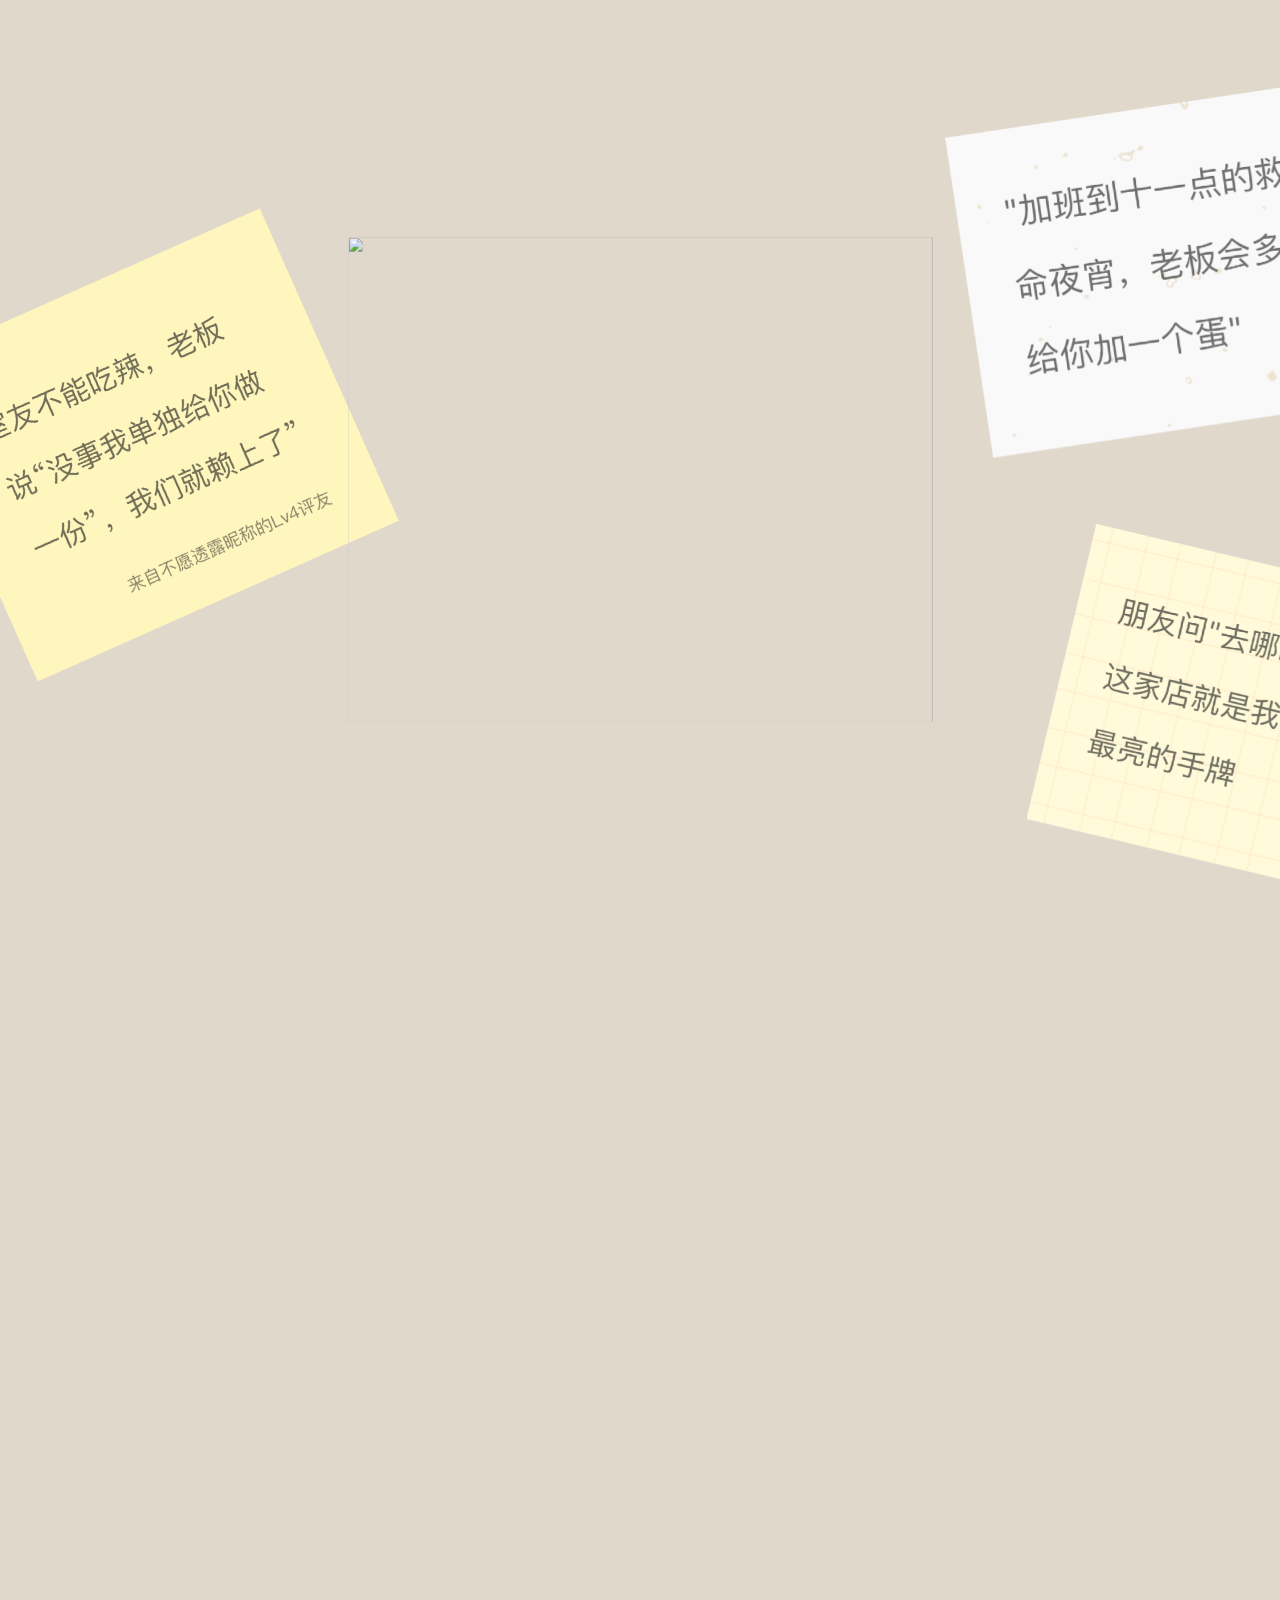
==== commit 7f4b02b6: "Embed interactive demos" ====
--- a/index.html
+++ b/index.html
@@ -945,12 +945,28 @@
         will-change: transform;
       }
 
-      .page-embed iframe {
+      .page-embed iframe,
+      .feed-embed iframe {
         display: block;
         width: 100%;
         height: 100%;
         border: 0;
         background: #fff;
+      }
+
+      .feed-embed {
+        position: absolute;
+        left: 50%;
+        top: 560px;
+        width: 760px;
+        height: 360px;
+        transform: translateX(-50%);
+        border: 0;
+        border-radius: 22px;
+        background: #fff;
+        overflow: hidden;
+        pointer-events: auto;
+        will-change: transform;
       }
 
       .page-phone-image--tenth {
@@ -1809,7 +1825,7 @@
               <p>把你的“特别之处”，装订成册</p>
             </div>
             <div class="page-embed" aria-label="内嵌创建页面预览">
-              <iframe src="http://127.0.0.1:5174/" title="创建你的生活特辑预览"></iframe>
+              <iframe src="./embedded-create/" title="创建你的生活特辑预览"></iframe>
             </div>
           </section>
 
@@ -1819,7 +1835,9 @@
               <h2>你的特辑——更好的表达自己</h2>
               <p>每一次“去过”和“觉得好”，都是你的独家坐标。<br />把它们整理成册，放在个人主页上——你的判断，有了自己的位置。</p>
             </div>
-            <img class="page-phone-image page-phone-image--tenth" src="assets/web-v3-page10-ref.png" alt="" />
+            <div class="feed-embed" aria-label="内嵌信息流链路预览">
+              <iframe src="./embedded-feed/home.html" title="信息流链路预览"></iframe>
+            </div>
           </section>
 
           <section class="flow-panel page-eleventh" aria-label="消费决策工具">
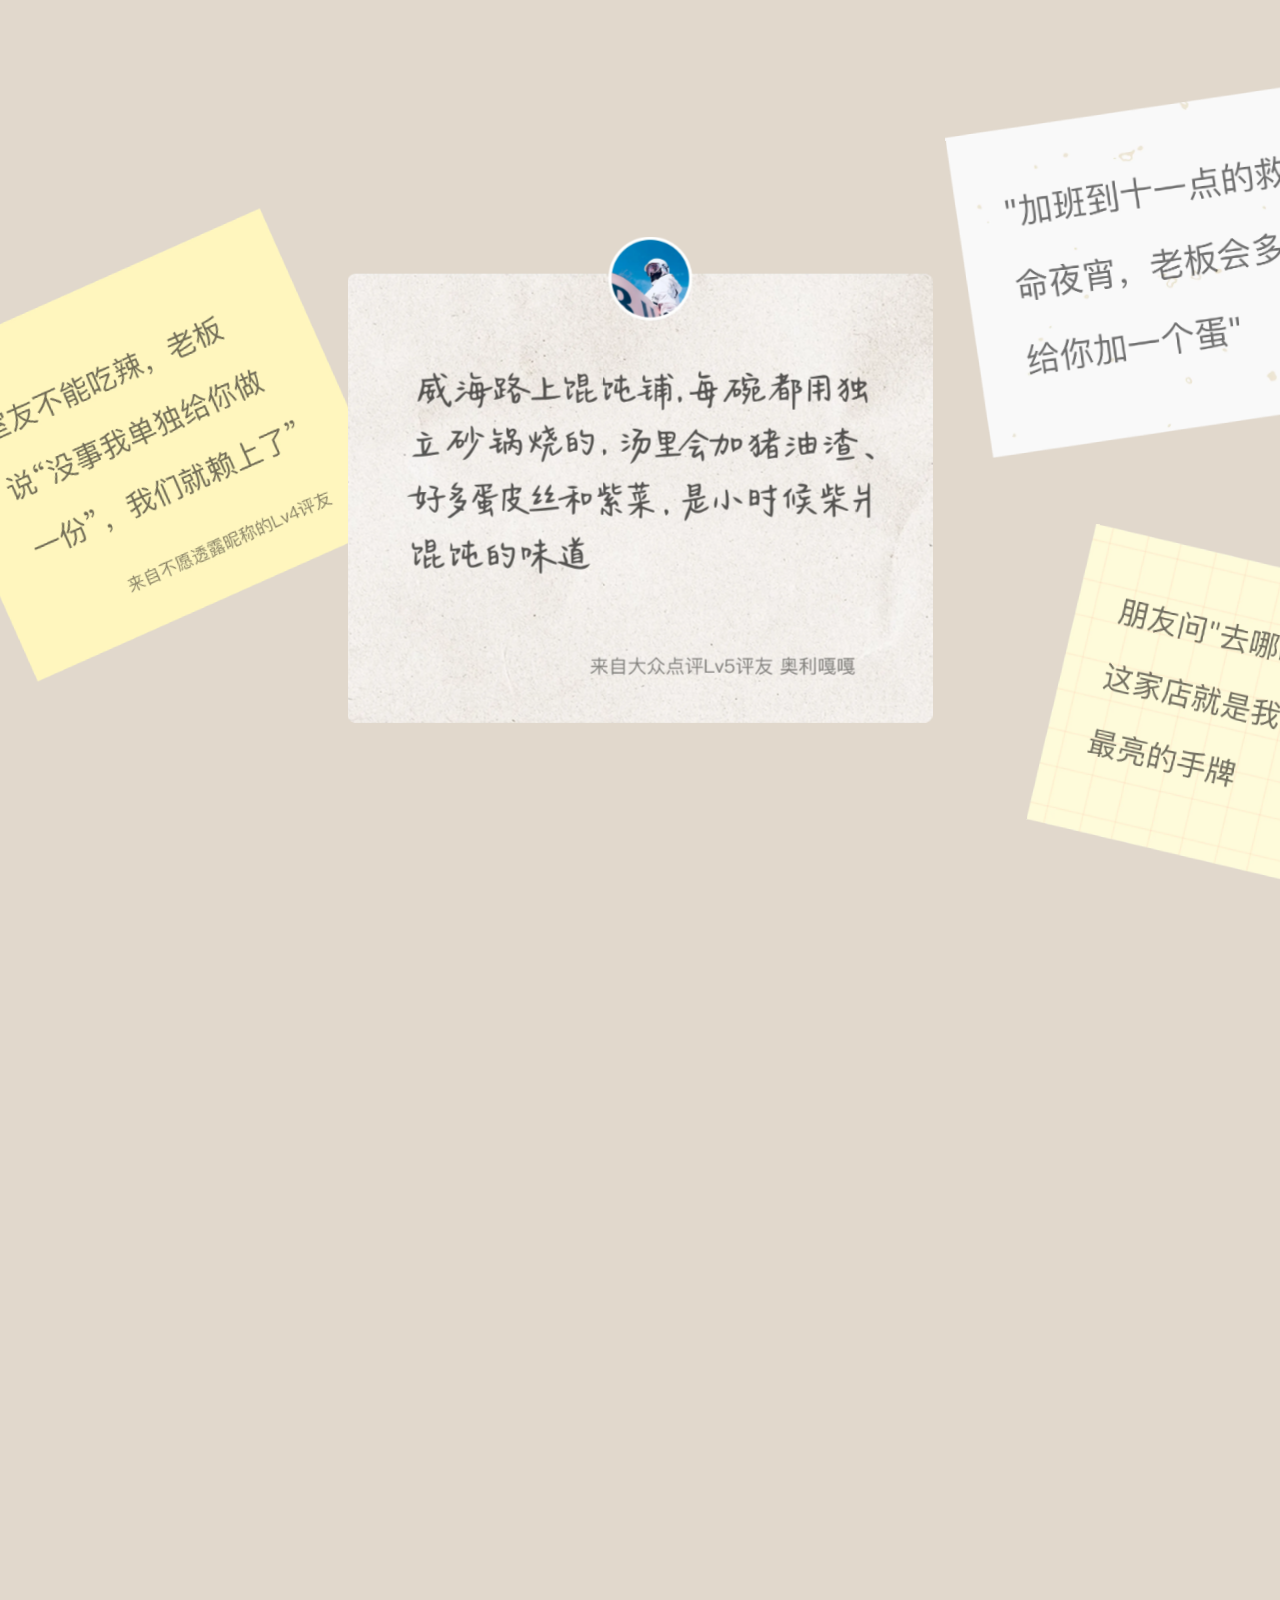
==== commit eeae51f1: "Optimize assets for faster loading" ====
--- a/index.html
+++ b/index.html
@@ -1622,25 +1622,25 @@
         <section class="paper-stage" id="paperStage" aria-label="生活特辑纸片">
           <article class="paper yellow" data-id="roommate" aria-label="室友纸片">
             <div class="paper-inner">
-              <img class="paper-img" src="assets/web-v3-yellow.png" alt="" />
+              <img class="paper-img" src="assets/web-v3-yellow.webp" alt="" />
             </div>
           </article>
 
           <article class="paper grid" data-id="friend" aria-label="朋友问去哪吃纸片">
             <div class="paper-inner">
-              <img class="paper-img" src="assets/web-v3-grid.png" alt="" />
+              <img class="paper-img" src="assets/web-v3-grid.webp" alt="" />
             </div>
           </article>
 
           <article class="paper white" data-id="night" aria-label="加班夜宵纸片">
             <div class="paper-inner">
-              <img class="paper-img" src="assets/web-v3-night.png" alt="" />
+              <img class="paper-img" src="assets/web-v3-night.webp" alt="" />
             </div>
           </article>
 
           <article class="paper main" data-id="main" aria-label="主纸条">
             <div class="paper-inner">
-              <img class="paper-img" src="assets/web-v3-main.png" alt="" />
+              <img class="paper-img" src="assets/web-v3-main.webp" alt="" />
             </div>
           </article>
         </section>
@@ -1672,7 +1672,7 @@
             aria-label="点评卡片"
           >
             <div class="showcase-card-inner">
-              <img src="assets/group-56.png" alt="" />
+              <img src="assets/group-56.webp" alt="" />
             </div>
           </article>
 
@@ -1682,7 +1682,7 @@
             aria-label="美食推荐卡片"
           >
             <div class="showcase-card-inner">
-              <img src="assets/group-57.png" alt="" />
+              <img src="assets/group-57.webp" alt="" />
             </div>
           </article>
 
@@ -1692,7 +1692,7 @@
             aria-label="店铺笔记卡片"
           >
             <div class="showcase-card-inner">
-              <img src="assets/group-58.png" alt="" />
+              <img src="assets/group-58.webp" alt="" />
             </div>
           </article>
 
@@ -1702,16 +1702,16 @@
             aria-label="未知地点卡片"
           >
             <div class="showcase-card-inner">
-              <img src="assets/web-v3-circle.png" alt="" />
+              <img src="assets/web-v3-circle.webp" alt="" />
             </div>
           </article>
 
           <article class="collection-result" aria-label="汇聚后的生活特辑卡片">
-            <img class="box-back" src="assets/web-v3-box-back.png" alt="" />
+            <img class="box-back" src="assets/web-v3-box-back.webp" alt="" />
           </article>
 
           <article class="collection-front-layer" aria-hidden="true">
-            <img class="box-front" src="assets/web-v3-box-front.png" alt="" />
+            <img class="box-front" src="assets/web-v3-box-front.webp" alt="" />
             <div class="collection-box-text">
               <h3 class="collection-box-title">大学毕业前，<br />和室友吃完的大学路</h3>
               <p class="collection-box-subtitle">四年，四条胃，一家一家吃过来的。</p>
@@ -1723,7 +1723,7 @@
             style="--new-x: 718px; --new-y: 406px; --new-width: 286px; --new-rotate: -3deg; --new-rotate-start: -14deg; --new-delay: 0.92s"
             aria-label="弹出的啤酒小卡"
           >
-            <img src="assets/web-v3-small-left1.png" alt="" />
+            <img src="assets/web-v3-small-left1.webp" alt="" />
           </article>
 
           <article
@@ -1731,7 +1731,7 @@
             style="--new-x: 936px; --new-y: 436px; --new-width: 154px; --new-rotate: -8deg; --new-rotate-start: 10deg; --new-delay: 1.02s"
             aria-label="弹出的黄色小卡"
           >
-            <img src="assets/web-v3-small-left2.png" alt="" />
+            <img src="assets/web-v3-small-left2.webp" alt="" />
           </article>
 
           <article
@@ -1739,7 +1739,7 @@
             style="--new-x: 1064px; --new-y: 414px; --new-width: 158px; --new-rotate: 10deg; --new-rotate-start: -10deg; --new-delay: 1.12s"
             aria-label="弹出的店铺小卡"
           >
-            <img src="assets/web-v3-small-right1.png" alt="" />
+            <img src="assets/web-v3-small-right1.webp" alt="" />
           </article>
 
           <article
@@ -1747,7 +1747,7 @@
             style="--new-x: 1146px; --new-y: 480px; --new-width: 144px; --new-rotate: 6deg; --new-rotate-start: 16deg; --new-delay: 1.22s"
             aria-label="弹出的合影小卡"
           >
-            <img src="assets/web-v3-small-single.png" alt="" />
+            <img src="assets/web-v3-small-single.webp" alt="" />
           </article>
 
           <section class="sixth-panel" aria-hidden="true"></section>
@@ -1757,11 +1757,11 @@
           </section>
 
           <article class="sixth-side-card sixth-side-card--purple" aria-label="紫色生活特辑卡片">
-            <img src="assets/web-v3-purple-box.png" alt="" />
+            <img src="assets/web-v3-purple-box.webp" alt="" />
           </article>
 
           <article class="sixth-side-card sixth-side-card--orange" aria-label="橙色生活特辑卡片">
-            <img src="assets/web-v3-orange-box.png" alt="" />
+            <img src="assets/web-v3-orange-box.webp" alt="" />
           </article>
 
           <section class="seventh-panel" aria-label="生活特辑定义展示">
@@ -1769,7 +1769,7 @@
               <h2>让“真实去过的人”<br />定义“值得去的地方”</h2>
               <p>生活特辑是生活家把自己去过、有态度、觉得<br />值得说的地方，挑出来装订后分享出来</p>
             </div>
-            <img class="seventh-folder" src="assets/web-v3-kraft-folder.png" alt="" />
+            <img class="seventh-folder" src="assets/web-v3-kraft-folder.webp" alt="" />
           </section>
 
           <section class="flow-panel eighth-panel" aria-label="想到一块儿去了">
@@ -1783,17 +1783,17 @@
               <div class="phone-status"><span>9:31</span><span>▮▮ ︿ ▰</span></div>
               <div class="phone-topbar"><span>‹</span><span>⇧</span></div>
               <div class="phone-hero">
-                <img class="mini-beer" src="assets/web-v3-small-left1.png" alt="" />
-                <img class="mini-yellow" src="assets/web-v3-small-left2.png" alt="" />
-                <img class="mini-shop" src="assets/web-v3-small-right1.png" alt="" />
-                <img class="mini-friends" src="assets/web-v3-small-single.png" alt="" />
+                <img class="mini-beer" src="assets/web-v3-small-left1.webp" alt="" />
+                <img class="mini-yellow" src="assets/web-v3-small-left2.webp" alt="" />
+                <img class="mini-shop" src="assets/web-v3-small-right1.webp" alt="" />
+                <img class="mini-friends" src="assets/web-v3-small-single.webp" alt="" />
               </div>
               <div class="phone-main-card">
                 <h3>大学毕业前，<br />和室友吃完的大学路</h3>
                 <p>四年，四条胃，一家一家吃过来的。</p>
               </div>
               <div class="phone-profile-strip">
-                <img class="avatar-dot" src="assets/web-v3-author-name.png" alt="" />
+                <img class="avatar-dot" src="assets/web-v3-author-name.webp" alt="" />
                 <strong>奥利嘎嘎</strong>
                 <span>大学生｜吃辣星人</span>
                 <span class="badge-pill">95%</span>
@@ -1801,11 +1801,11 @@
               <div class="phone-list">
                 <div class="phone-list-meta"><span>12个地点</span><span>更新于2026年7月7日</span></div>
                 <div class="phone-place-card">
-                  <img src="assets/web-v3-small-single.png" alt="" />
+                  <img src="assets/web-v3-small-single.webp" alt="" />
                   <div><strong>草根夜档·潮汕老字号·小炒排挡</strong><span>3.9星　¥107/人　1.5km</span></div>
                 </div>
                 <div class="phone-note-card">
-                  <img src="assets/web-v3-small-left1.png" alt="" />
+                  <img src="assets/web-v3-small-left1.webp" alt="" />
                   每次聚餐都说换一家，最后还是拐回这家排挡。安琪拉：老板真的很有人情味
                 </div>
               </div>
@@ -1825,7 +1825,7 @@
               <p>把你的“特别之处”，装订成册</p>
             </div>
             <div class="page-embed" aria-label="内嵌创建页面预览">
-              <iframe src="./embedded-create/" title="创建你的生活特辑预览"></iframe>
+              <iframe data-src="./embedded-create/" loading="lazy" title="创建你的生活特辑预览"></iframe>
             </div>
           </section>
 
@@ -1836,7 +1836,7 @@
               <p>每一次“去过”和“觉得好”，都是你的独家坐标。<br />把它们整理成册，放在个人主页上——你的判断，有了自己的位置。</p>
             </div>
             <div class="feed-embed" aria-label="内嵌信息流链路预览">
-              <iframe src="./embedded-feed/home.html" title="信息流链路预览"></iframe>
+              <iframe data-src="./embedded-feed/home.html" loading="lazy" title="信息流链路预览"></iframe>
             </div>
           </section>
 
@@ -1868,6 +1868,7 @@
       const showcaseCards = Array.from(document.querySelectorAll(".showcase-card"));
       const showcaseImages = Array.from(document.querySelectorAll(".showcase-card img"));
       const questionCard = document.querySelector(".question-card");
+      const deferredEmbeds = Array.from(document.querySelectorAll("iframe[data-src]"));
       const bubbleCards = Array.from(document.querySelectorAll(".bubble-card"));
       const rootStyle = document.documentElement.style;
       const rootVarCache = new Map();
@@ -2162,6 +2163,15 @@
 
       function updatePageIndicator(scrollY) {
         pageIndicator.textContent = `${getPageNumber(scrollY)}/11`;
+      }
+
+      function loadEmbedsForPage(scrollY) {
+        const page = getPageNumber(scrollY);
+        deferredEmbeds.forEach((iframe, index) => {
+          const triggerPage = index === 0 ? 8 : 9;
+          if (page < triggerPage || iframe.src) return;
+          iframe.src = iframe.dataset.src;
+        });
       }
 
       function updatePostFlow(designScroll) {
@@ -2415,6 +2425,7 @@
 
         updateFixedBackground(currentScrollY);
         updatePageIndicator(currentScrollY);
+        loadEmbedsForPage(currentScrollY);
         updateCollectionProgress(collectionProgress);
         updatePostFlow(postFlow);
         if (sixthProgress > 0) {
